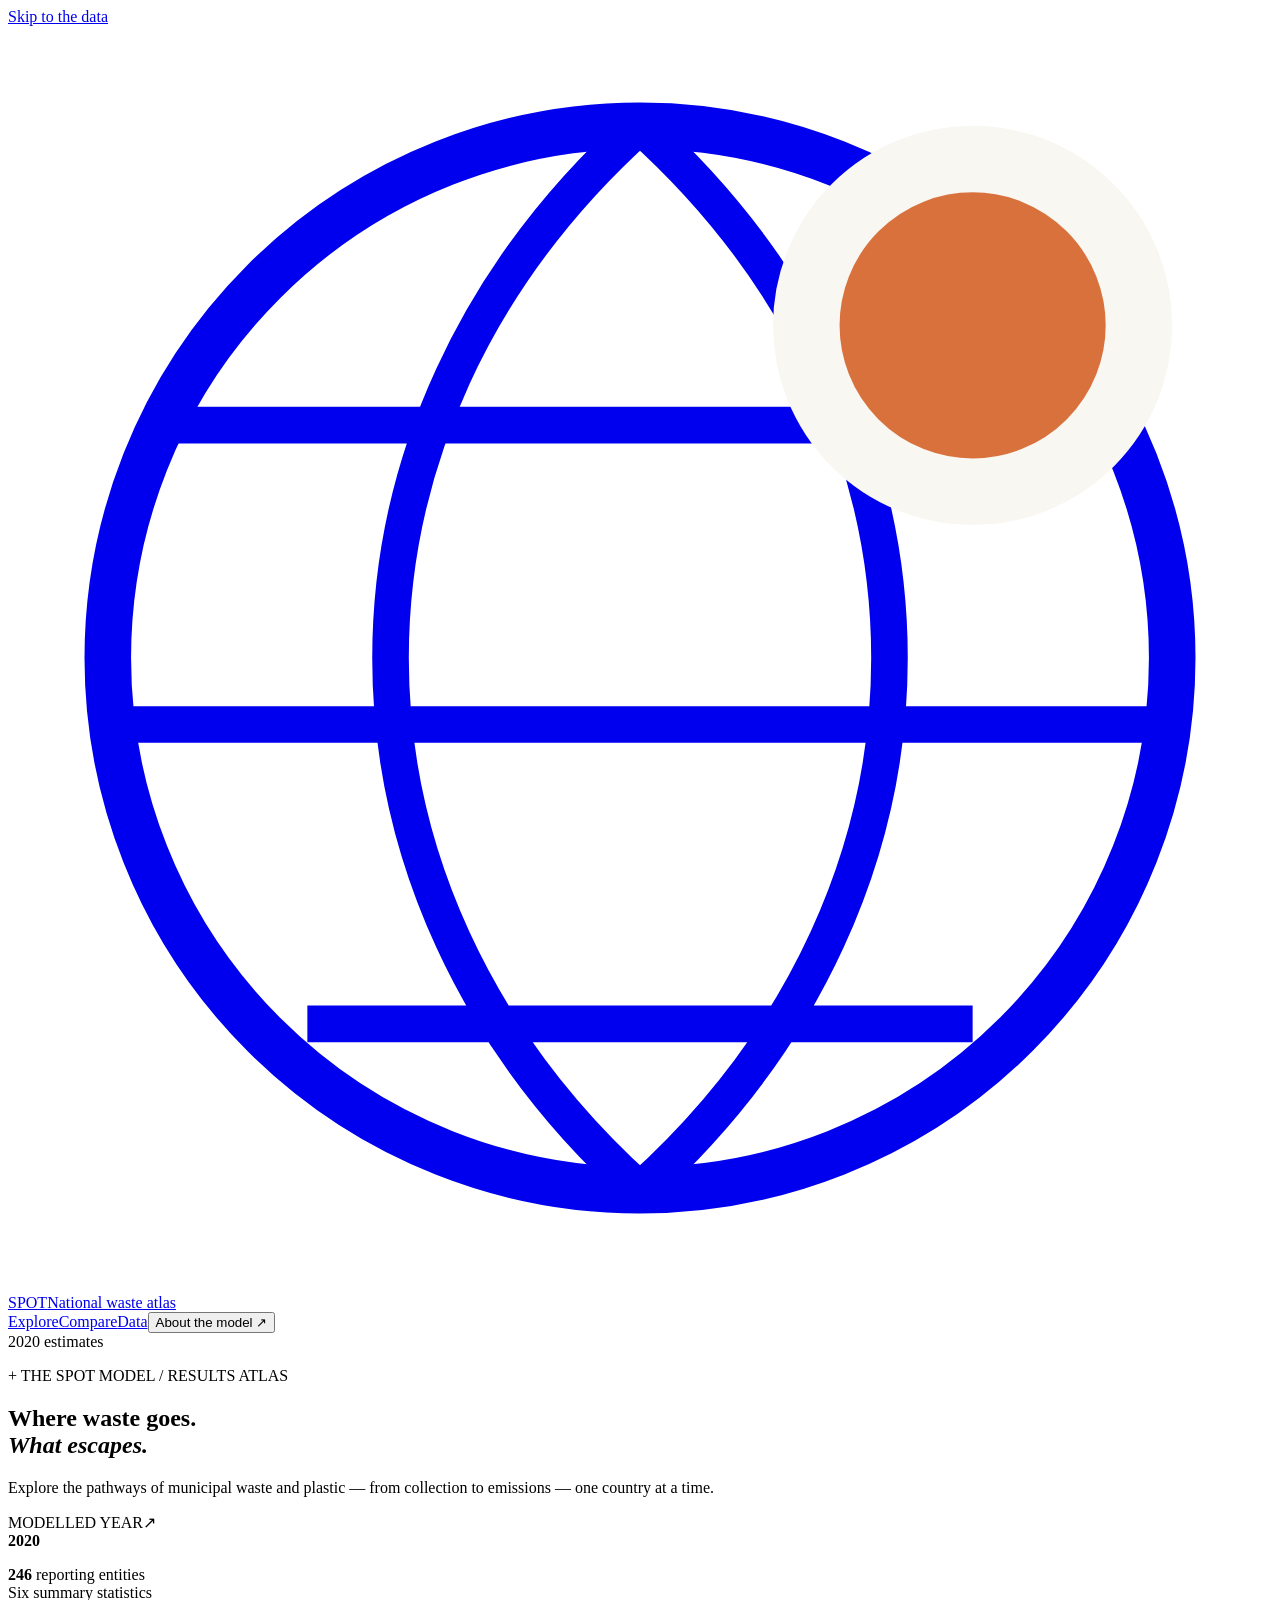
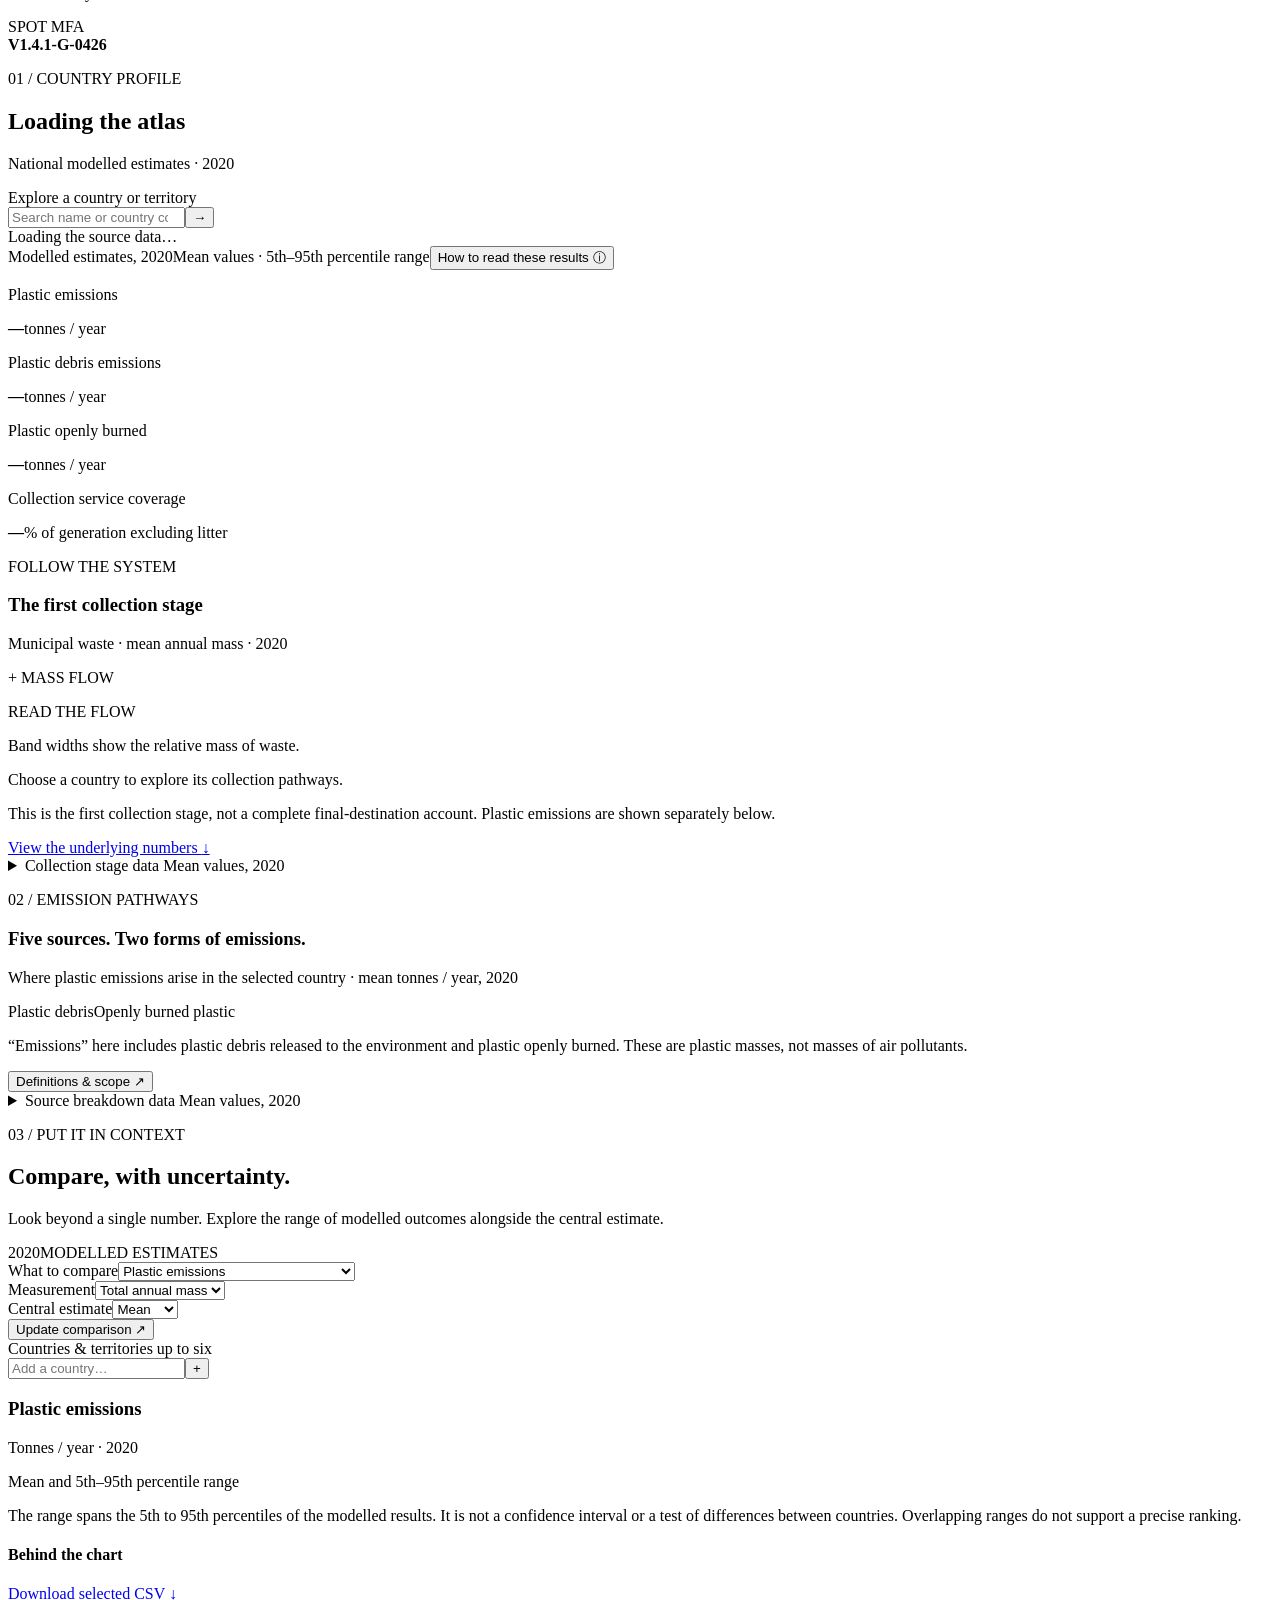
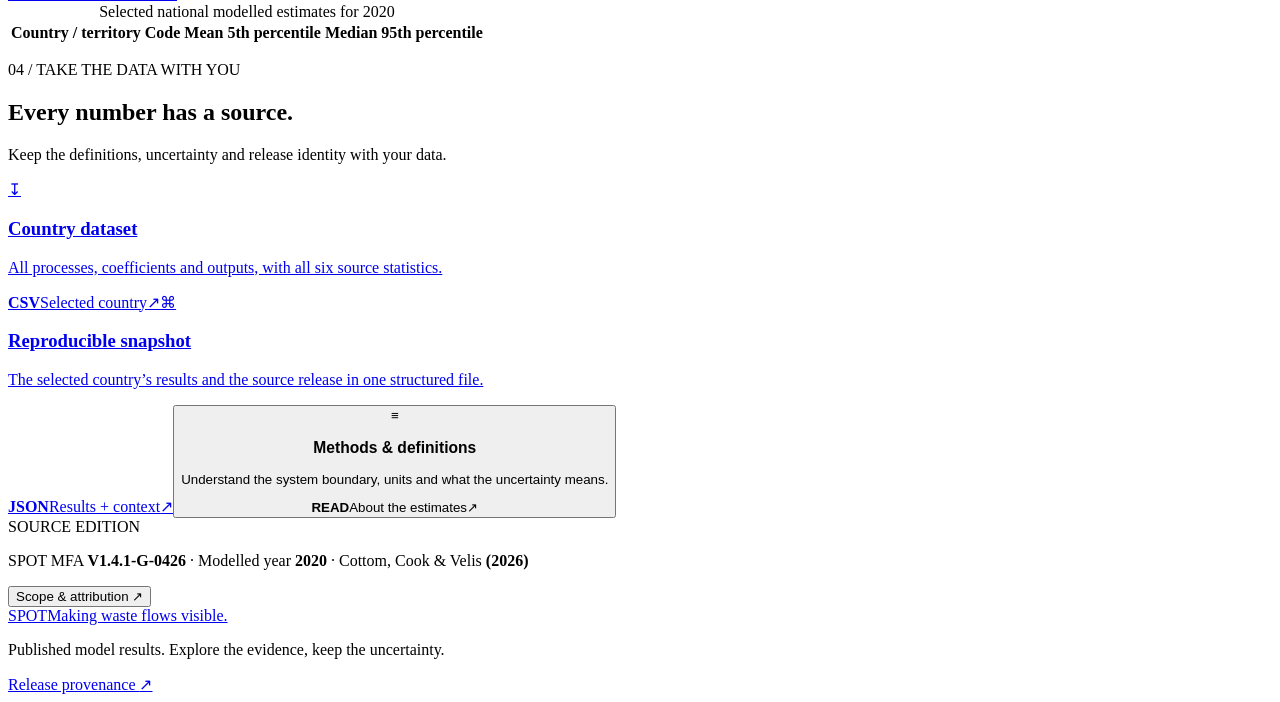
==== web/index.html @ 8b80b1b2 "Build national explorer for published SPOT 2020 results" ====
<!doctype html>
<html lang="en">
<head>
<meta charset="utf-8"><meta name="viewport" content="width=device-width, initial-scale=1">
<meta name="description" content="Explore SPOT's national 2020 municipal waste and plastic emissions estimates, their pathways and uncertainty.">
<title>SPOT · National waste atlas</title>
<link rel="stylesheet" href="/static/styles.css">
<script src="/static/app.js" defer></script>
</head>
<body>
<a class="skip-link" href="#country">Skip to the data</a>
<header class="site-header">
  <a class="wordmark" href="/" aria-label="SPOT national waste atlas home"><svg viewBox="0 0 38 38" aria-hidden="true"><circle cx="19" cy="19" r="16" fill="none" stroke="currentColor" stroke-width="1.4"/><path d="M5 12h28M3 21h32M9 30h20M19 3c-10 9-10 23 0 32M19 3c10 9 10 23 0 32" fill="none" stroke="currentColor" stroke-width="1.1"/><circle cx="29" cy="9" r="5" fill="#d9713d" stroke="#f8f7f2" stroke-width="2"/></svg><span>SPOT<span class="wordmark-sub">National waste atlas</span></span></a>
  <nav aria-label="Main navigation"><a href="#country" class="nav-active">Explore</a><a href="#compare">Compare</a><a href="#downloads">Data</a><button class="nav-methods" data-open-methods>About the model <span aria-hidden="true">↗</span></button></nav>
  <span class="header-edition">2020 estimates <span class="live-dot"></span></span>
</header>
<main>
  <section class="intro page-width" aria-labelledby="atlas-title">
    <div><p class="eyebrow"><span class="tiny-cross">+</span> THE SPOT MODEL / RESULTS ATLAS</p><h1 id="atlas-title">Where waste goes.<br><em>What escapes.</em></h1><p class="intro-copy">Explore the pathways of municipal waste and plastic — from collection to emissions — one country at a time.</p></div>
    <aside class="edition-card" aria-label="Data edition"><div class="edition-top"><span>MODELLED YEAR</span><span class="edition-icon" aria-hidden="true">↗</span></div><strong>2020</strong><div class="edition-bottom"><p><b id="entity-count">246</b> reporting entities<br>Six summary statistics</p><span>SPOT MFA<br><b class="release-version">V1.4.1-G-0426</b></span></div></aside>
  </section>

  <section id="country" class="country-section page-width" aria-labelledby="country-name">
    <div class="section-heading country-heading"><div><p class="eyebrow">01 / COUNTRY PROFILE</p><div class="country-title-row"><h2 id="country-name">Loading the atlas</h2><span id="country-code" class="code-tag" hidden></span></div><p id="country-context" class="muted">National modelled estimates · 2020</p></div>
      <form id="country-form" class="country-picker"><label for="country-search">Explore a country or territory</label><div class="input-action"><input id="country-search" list="country-options" type="search" placeholder="Search name or country code" autocomplete="off" required><datalist id="country-options"></datalist><button type="submit" aria-label="Load selected country"><span aria-hidden="true">→</span></button></div></form>
    </div>
    <div id="global-status" class="status-banner" role="status" aria-live="polite">Loading the source data…</div>
    <div class="data-context"><span><i class="small-dot"></i> Modelled estimates, 2020</span><span>Mean values · 5th–95th percentile range</span><button data-open-methods>How to read these results <span aria-hidden="true">ⓘ</span></button></div>
    <div id="headline-cards" class="headline-grid" aria-busy="true">
      <article class="headline-card"><p>Plastic emissions</p><strong>—</strong><span>tonnes / year</span></article>
      <article class="headline-card"><p>Plastic debris emissions</p><strong>—</strong><span>tonnes / year</span></article>
      <article class="headline-card"><p>Plastic openly burned</p><strong>—</strong><span>tonnes / year</span></article>
      <article class="headline-card"><p>Collection service coverage</p><strong>—</strong><span>% of generation excluding litter</span></article>
    </div>
  </section>

  <section class="page-width panel flow-panel" aria-labelledby="flow-title">
    <div class="panel-heading"><div><p class="eyebrow">FOLLOW THE SYSTEM</p><h3 id="flow-title">The first collection stage</h3><p class="chart-subtitle">Municipal waste · mean annual mass · 2020</p></div><div class="view-tag"><span class="tiny-cross">+</span> MASS FLOW</div></div>
    <div class="flow-layout"><div class="chart-container"><div id="flow-chart" class="svg-chart" aria-busy="true"></div></div><aside class="flow-reading"><span class="reading-rule"></span><p class="eyebrow">READ THE FLOW</p><p>Band widths show the relative mass of waste.</p><p id="flow-insight" class="flow-insight">Choose a country to explore its collection pathways.</p><p class="small muted">This is the first collection stage, not a complete final-destination account. Plastic emissions are shown separately below.</p><a href="#flow-table" class="text-link" id="flow-table-link">View the underlying numbers <span aria-hidden="true">↓</span></a></aside></div>
    <details class="data-details" id="flow-table"><summary>Collection stage data <span>Mean values, 2020</span></summary><div class="table-scroll"><table><caption class="sr-only">First collection stage mean municipal waste masses, 2020</caption><thead><tr><th scope="col">Pathway</th><th scope="col">Source ID</th><th scope="col" class="number">Tonnes / year</th></tr></thead><tbody id="flow-table-body"></tbody></table></div></details>
  </section>

  <section class="page-width panel sources-panel" aria-labelledby="sources-title">
    <div class="panel-heading"><div><p class="eyebrow">02 / EMISSION PATHWAYS</p><h3 id="sources-title">Five sources. Two forms of emissions.</h3><p class="chart-subtitle">Where plastic emissions arise in <span class="entity-inline">the selected country</span> · mean tonnes / year, 2020</p></div><div class="chart-legend"><span><i class="legend-dot debris"></i>Plastic debris</span><span><i class="legend-dot burning"></i>Openly burned plastic</span></div></div>
    <div id="source-chart" class="svg-chart source-chart" aria-busy="true"></div>
    <div class="source-footnote"><p>“Emissions” here includes plastic debris released to the environment and plastic openly burned. These are plastic masses, not masses of air pollutants.</p><button class="text-link" data-open-methods>Definitions &amp; scope <span aria-hidden="true">↗</span></button></div>
    <details class="data-details"><summary>Source breakdown data <span>Mean values, 2020</span></summary><div class="table-scroll"><table><caption class="sr-only">Plastic emissions by source, mean tonnes per year, 2020</caption><thead><tr><th scope="col">Source</th><th scope="col" class="number">Debris (t/year)</th><th scope="col" class="number">Openly burned (t/year)</th><th scope="col" class="number">Total (t/year)</th></tr></thead><tbody id="source-table-body"></tbody></table></div></details>
  </section>

  <section id="compare" class="compare-section page-width" aria-labelledby="compare-title">
    <div class="section-heading"><div><p class="eyebrow">03 / PUT IT IN CONTEXT</p><h2 id="compare-title">Compare, with uncertainty.</h2><p class="section-intro">Look beyond a single number. Explore the range of modelled outcomes alongside the central estimate.</p></div><span class="year-stamp">2020<span>MODELLED ESTIMATES</span></span></div>
    <div class="panel comparison-panel">
      <form id="compare-form" class="compare-controls">
        <div class="control"><label for="compare-metric">What to compare</label><select id="compare-metric"><option value="plas_em">Plastic emissions</option><option value="plas_debris_em">Plastic debris emissions</option><option value="plas_burn_em">Plastic openly burned</option><option value="wg">Municipal waste generation</option><option value="pwg">Plastic waste generation</option><option value="open_burn_MSW">Municipal waste openly burned</option><option value="col_cov_pct_gen_exc_lit">Collection service coverage</option><option value="plas_em_pct_pwg">Plastic emissions / plastic generated</option></select></div>
        <div class="control"><label for="compare-basis">Measurement</label><select id="compare-basis"><option value="total">Total annual mass</option><option value="per_capita">Per person</option></select></div>
        <div class="control"><label for="compare-statistic">Central estimate</label><select id="compare-statistic"><option value="Mean">Mean</option><option value="Median">Median</option></select></div>
        <button class="button button-primary compare-submit" type="submit">Update comparison <span aria-hidden="true">↗</span></button>
      </form>
      <div class="compare-entities"><div><label for="compare-search">Countries &amp; territories <span>up to six</span></label><div id="entity-chips" class="entity-chips"></div></div><form id="add-entity-form" class="add-entity-form"><input id="compare-search" list="country-options" type="search" aria-label="Add a country to the comparison" placeholder="Add a country…" autocomplete="off"><button type="submit" aria-label="Add country">+</button></form></div>
      <div class="comparison-chart-heading"><div><h3 id="compare-chart-title">Plastic emissions</h3><p id="compare-chart-unit" class="chart-subtitle">Tonnes / year · 2020</p></div><div class="interval-key"><span class="interval-key-mark" aria-hidden="true"></span><span id="interval-key-text">Mean and 5th–95th percentile range</span></div></div>
      <div id="compare-status" class="compare-status" role="status" aria-live="polite"></div>
      <div id="comparison-chart" class="svg-chart comparison-chart" aria-busy="true"></div>
      <p class="comparison-note">The range spans the 5th to 95th percentiles of the modelled results. It is not a confidence interval or a test of differences between countries. Overlapping ranges do not support a precise ranking.</p>
      <div class="table-toolbar"><h4>Behind the chart</h4><a class="download-link" id="compare-download" href="#" download>Download selected CSV <span aria-hidden="true">↓</span></a></div>
      <div class="table-scroll"><table id="comparison-table"><caption id="comparison-table-caption" class="sr-only">Selected national modelled estimates for 2020</caption><thead><tr><th scope="col">Country / territory</th><th scope="col">Code</th><th id="central-column" scope="col" class="number">Mean</th><th scope="col" class="number">5th percentile</th><th scope="col" class="number">Median</th><th scope="col" class="number">95th percentile</th></tr></thead><tbody id="comparison-table-body"></tbody></table></div>
    </div>
  </section>

  <section id="downloads" class="page-width downloads-section" aria-labelledby="downloads-title">
    <div class="section-heading"><div><p class="eyebrow">04 / TAKE THE DATA WITH YOU</p><h2 id="downloads-title">Every number has a source.</h2><p class="section-intro">Keep the definitions, uncertainty and release identity with your data.</p></div></div>
    <div class="download-grid"><a id="country-download" class="download-card" href="#"><span class="download-icon" aria-hidden="true">↧</span><h3>Country dataset</h3><p>All processes, coefficients and outputs, with all six source statistics.</p><span class="download-card-footer"><b>CSV</b><span class="download-country">Selected country</span><span aria-hidden="true">↗</span></span></a><a id="snapshot-download" class="download-card" href="#"><span class="download-icon" aria-hidden="true">⌘</span><h3>Reproducible snapshot</h3><p>The selected country’s results and the source release in one structured file.</p><span class="download-card-footer"><b>JSON</b><span>Results + context</span><span aria-hidden="true">↗</span></span></a><button data-open-methods class="download-card methods-card"><span class="download-icon" aria-hidden="true">≡</span><h3>Methods &amp; definitions</h3><p>Understand the system boundary, units and what the uncertainty means.</p><span class="download-card-footer"><b>READ</b><span>About the estimates</span><span aria-hidden="true">↗</span></span></button></div>
  </section>
  <section class="page-width source-strip"><span class="source-strip-label">SOURCE EDITION</span><p>SPOT MFA <b class="release-version">V1.4.1-G-0426</b> · Modelled year <b>2020</b> · Cottom, Cook &amp; Velis <b>(2026)</b></p><button data-open-methods>Scope &amp; attribution <span aria-hidden="true">↗</span></button></section>
</main>
<footer class="site-footer page-width"><a class="footer-wordmark" href="/">SPOT<span>Making waste flows visible.</span></a><p>Published model results. Explore the evidence, keep the uncertainty.</p><a href="/api/provenance" target="_blank" rel="noopener">Release provenance <span aria-hidden="true">↗</span></a></footer>
<dialog id="methods-dialog" class="methods-dialog" aria-labelledby="methods-title"><div class="dialog-top"><p class="eyebrow">MODEL / METHODS / MEANING</p><button id="close-methods" class="icon-button" aria-label="Close methods">×</button></div><div class="dialog-content"><h2 id="methods-title">Read the model,<br>as well as the number.</h2><p class="dialog-lead">These are national modelled estimates for 2020 from SPOT’s municipal material-flow and emissions-inventory model.</p><div class="method-note"><b>Source release</b><span class="release-version">V1.4.1-G-0426</span><b>Modelled year</b><span>2020</span><b>Monte Carlo iterations</b><span>2,000</span></div><h3>What the atlas shows</h3><p>SPOT follows municipal waste and plastic through generation, collection, recovery, disposal and emissions. National estimates aggregate municipality-level calculations. A reporting entity may be a country or a territory.</p><h3>Mean, median and uncertainty</h3><p>The mean is the average of the modelled draws. The median is their midpoint. The 5th–95th percentile range contains the central 90% of the modelled values. This range describes uncertainty under the model’s assumptions; it does not establish predictive accuracy.</p><p>The flow and source diagrams use mean masses so additive pathways remain consistent. Marginal medians and percentiles do not generally add up across flows or countries. Regional intervals cannot be calculated by summing country percentiles.</p><h3>Plastic emissions, in two forms</h3><p>Plastic debris emissions are plastic released to the environment. Openly burned plastic is reported as a plastic mass. Neither is the same quantity as the mass of an individual air pollutant. The five source categories are litter, uncollected waste, collection, disposal and recycling.</p><h3>Different denominators, different questions</h3><p>Collection service coverage is a percentage of municipal waste generation excluding uncollected litter. It differs from the share of all generated waste that is collected and delivered. Per-person plastic emissions are kilograms per person per year; waste-generation rates are kilograms per person per day.</p><h3>What a missing value means</h3><p>Unavailable or undefined values remain blank or are marked “Unavailable”. An explicit zero remains zero. Coefficients with a zero denominator can be undefined; they are not automatically 0%.</p><h3>Dates and scope</h3><p>2020 is the result year, separate from the 2026 source release. These results do not supply an annual trend or a transport simulation of plastic through rivers and oceans. This atlas serves the published baseline; it does not rerun the model when you change a selection.</p><h3>Source and attribution</h3><p>Cottom, Cook and Velis (2026), SPOT MFA <span class="release-version">V1.4.1-G-0426</span>. The release identifies a CC BY 4.0 basis with source-specific exceptions. Retain the relevant source notices when reusing files.</p><p><a href="https://doi.org/10.5281/zenodo.22231994" target="_blank" rel="noopener">Source release DOI ↗</a><br><a href="https://doi.org/10.1038/s41586-024-07758-6" target="_blank" rel="noopener">Original methodology: Cottom et al. (2024) ↗</a><br><a href="https://github.com/SPOT-Model/SPOT-MFA" target="_blank" rel="noopener">SPOT model source code &amp; README ↗</a><br><a href="/api/provenance" target="_blank" rel="noopener">This atlas’s source manifest ↗</a></p><p class="small muted">Read the current release’s Lancet Countdown methodological updates alongside the original paper and README.</p></div><div class="dialog-bottom"><button class="button button-primary" id="methods-done">Back to the atlas <span aria-hidden="true">→</span></button></div></dialog>
</body>
</html>
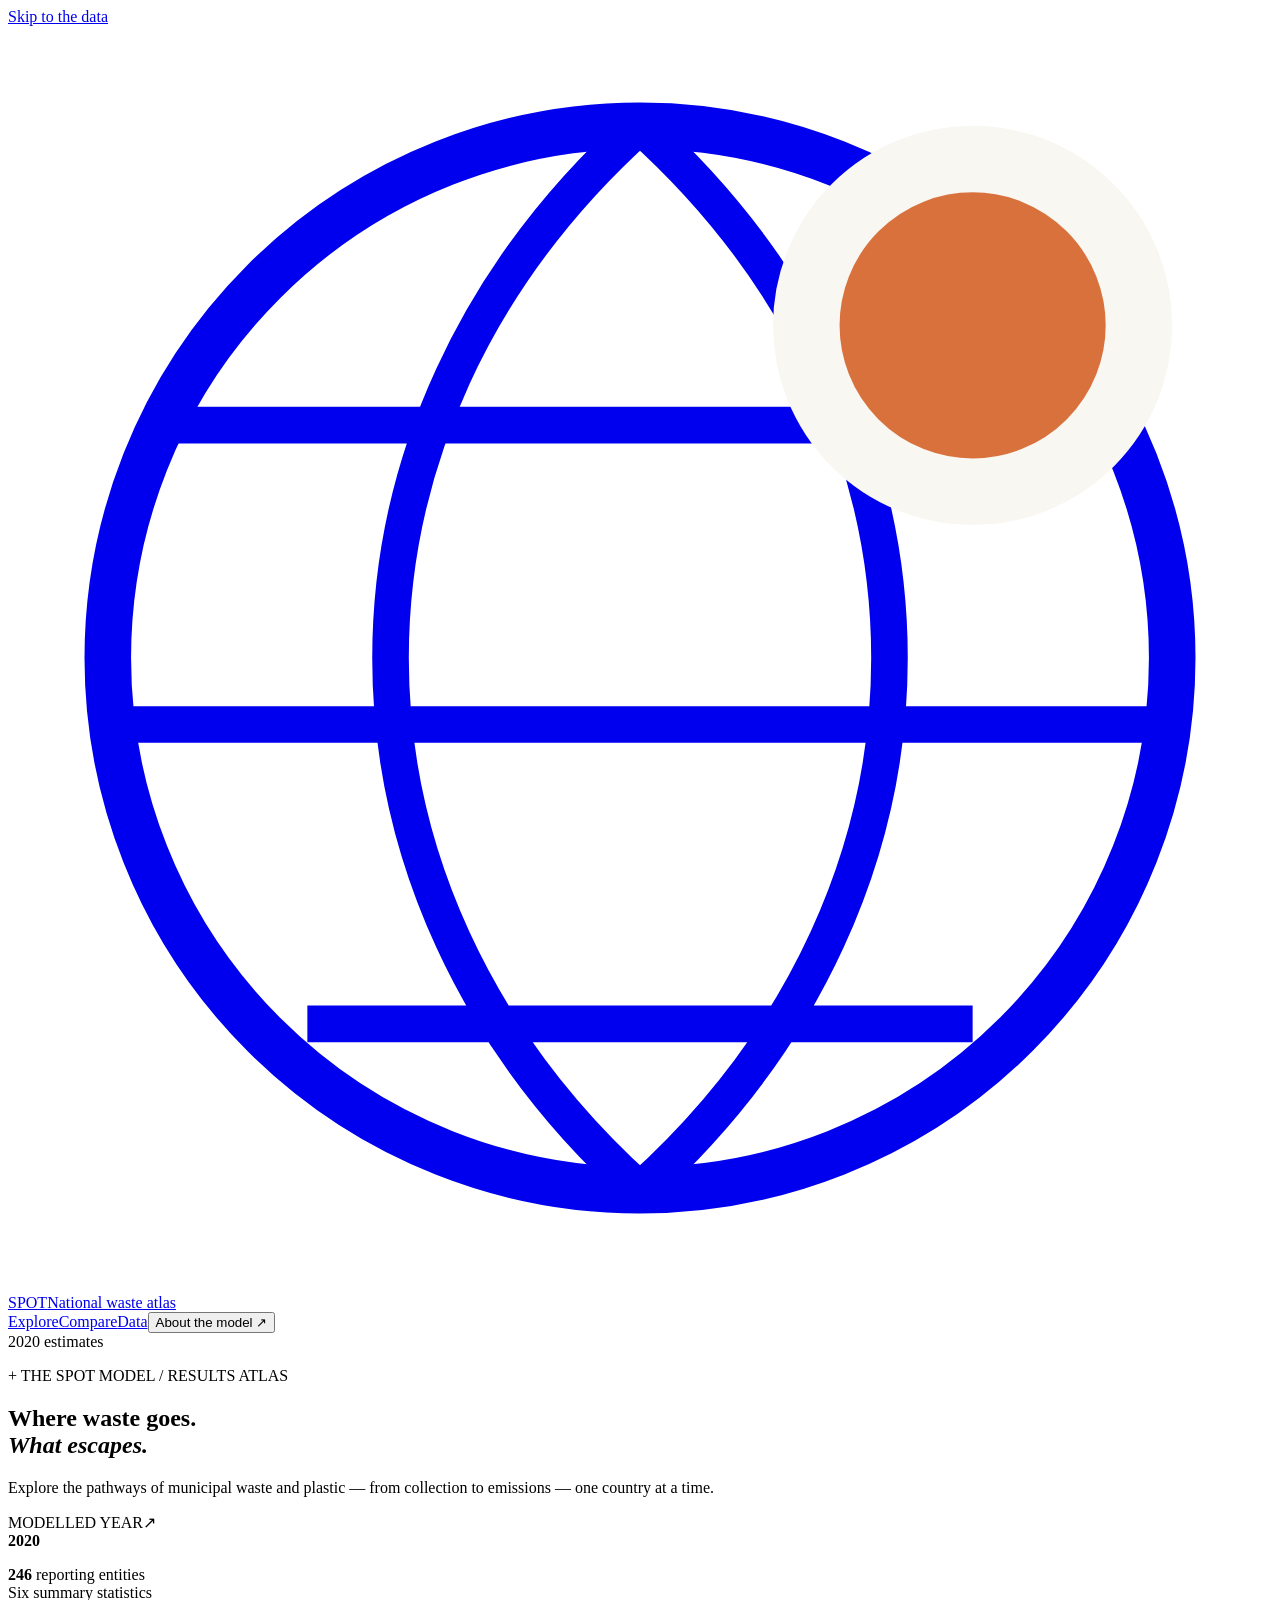
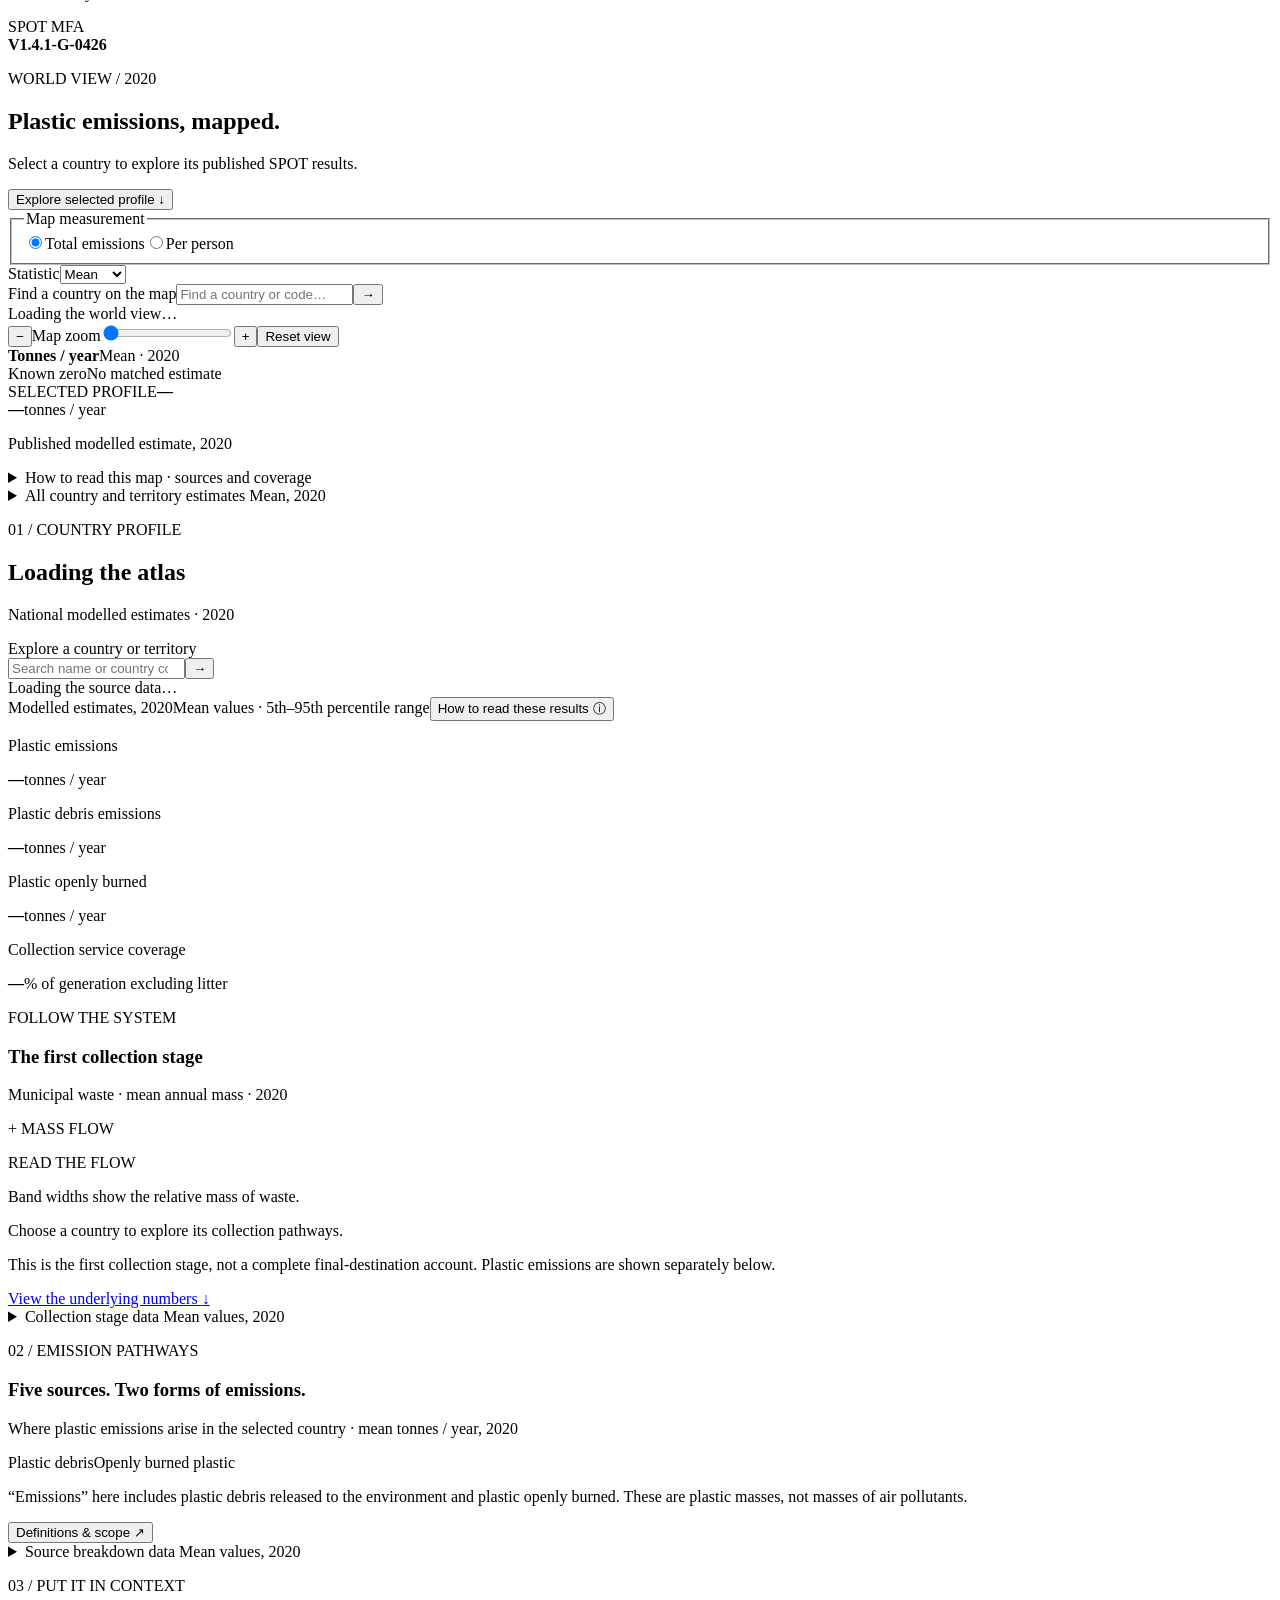
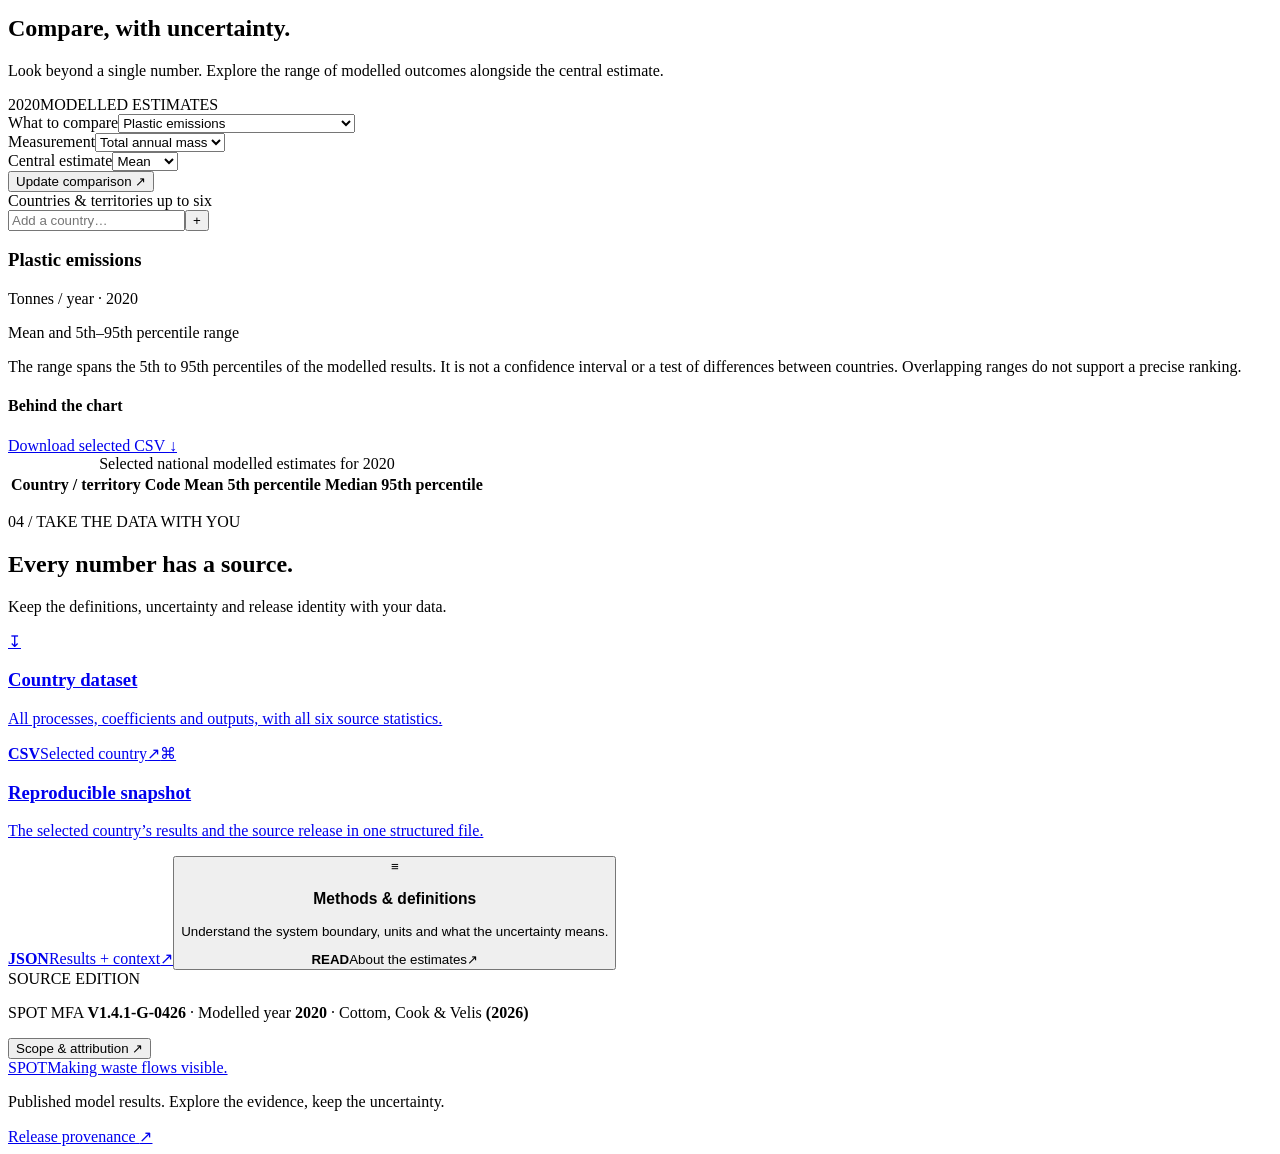
==== commit 4b389add: "Add interactive national emissions map and sans serif styling" ====
--- a/web/index.html
+++ b/web/index.html
@@ -5,19 +5,33 @@
 <meta name="description" content="Explore SPOT's national 2020 municipal waste and plastic emissions estimates, their pathways and uncertainty.">
 <title>SPOT · National waste atlas</title>
 <link rel="stylesheet" href="/static/styles.css">
+<script src="/static/vendor/d3.v7.9.0.min.js" defer></script>
+<script src="/static/map.js" defer></script>
 <script src="/static/app.js" defer></script>
 </head>
 <body>
 <a class="skip-link" href="#country">Skip to the data</a>
 <header class="site-header">
   <a class="wordmark" href="/" aria-label="SPOT national waste atlas home"><svg viewBox="0 0 38 38" aria-hidden="true"><circle cx="19" cy="19" r="16" fill="none" stroke="currentColor" stroke-width="1.4"/><path d="M5 12h28M3 21h32M9 30h20M19 3c-10 9-10 23 0 32M19 3c10 9 10 23 0 32" fill="none" stroke="currentColor" stroke-width="1.1"/><circle cx="29" cy="9" r="5" fill="#d9713d" stroke="#f8f7f2" stroke-width="2"/></svg><span>SPOT<span class="wordmark-sub">National waste atlas</span></span></a>
-  <nav aria-label="Main navigation"><a href="#country" class="nav-active">Explore</a><a href="#compare">Compare</a><a href="#downloads">Data</a><button class="nav-methods" data-open-methods>About the model <span aria-hidden="true">↗</span></button></nav>
+  <nav aria-label="Main navigation"><a href="#world-map" class="nav-active">Explore</a><a href="#compare">Compare</a><a href="#downloads">Data</a><button class="nav-methods" data-open-methods>About the model <span aria-hidden="true">↗</span></button></nav>
   <span class="header-edition">2020 estimates <span class="live-dot"></span></span>
 </header>
 <main>
   <section class="intro page-width" aria-labelledby="atlas-title">
     <div><p class="eyebrow"><span class="tiny-cross">+</span> THE SPOT MODEL / RESULTS ATLAS</p><h1 id="atlas-title">Where waste goes.<br><em>What escapes.</em></h1><p class="intro-copy">Explore the pathways of municipal waste and plastic — from collection to emissions — one country at a time.</p></div>
     <aside class="edition-card" aria-label="Data edition"><div class="edition-top"><span>MODELLED YEAR</span><span class="edition-icon" aria-hidden="true">↗</span></div><strong>2020</strong><div class="edition-bottom"><p><b id="entity-count">246</b> reporting entities<br>Six summary statistics</p><span>SPOT MFA<br><b class="release-version">V1.4.1-G-0426</b></span></div></aside>
+  </section>
+
+  <section id="world-map" class="page-width panel world-map-panel" aria-labelledby="world-map-title">
+    <div class="panel-heading map-heading"><div><p class="eyebrow">WORLD VIEW / 2020</p><h2 id="world-map-title">Plastic emissions, mapped.</h2><p class="chart-subtitle">Select a country to explore its published SPOT results.</p></div><button id="map-profile-link" class="text-link">Explore selected profile <span aria-hidden="true">↓</span></button></div>
+    <div class="map-controls"><fieldset class="map-basis"><legend class="sr-only">Map measurement</legend><label><input type="radio" name="map-basis" value="total" checked><span>Total emissions</span></label><label><input type="radio" name="map-basis" value="per_capita"><span>Per person</span></label></fieldset><div class="map-statistic"><label for="map-statistic">Statistic</label><select id="map-statistic"><option value="Mean">Mean</option><option value="Median">Median</option></select></div><form id="map-search-form" class="map-search"><label for="map-search" class="sr-only">Find a country on the map</label><input id="map-search" list="country-options" type="search" placeholder="Find a country or code…" autocomplete="off"><button type="submit" aria-label="Select country">→</button></form></div>
+    <div id="map-status" class="map-status" role="status" aria-live="polite">Loading the world view…</div>
+    <div class="map-stage" id="map-stage"><div id="world-map-chart" class="world-map-chart" aria-busy="true"></div><div id="map-tooltip" class="map-tooltip" role="tooltip" hidden></div><div class="map-zoom"><button id="map-zoom-out" type="button" aria-label="Zoom out">−</button><label for="map-zoom-range" class="sr-only">Map zoom</label><input id="map-zoom-range" type="range" min="1" max="6" value="1" step="0.1" aria-label="Map zoom"><button id="map-zoom-in" type="button" aria-label="Zoom in">+</button><button id="map-reset" type="button">Reset view</button></div></div>
+    <div class="map-legend-wrap"><div><div class="map-legend-title"><strong id="map-unit">Tonnes / year</strong><span id="map-statistic-label">Mean · 2020</span></div><div id="map-gradient" class="map-gradient"></div><div id="map-legend-ticks" class="map-legend-ticks"></div></div><div class="map-missing-key"><span><i class="map-zero-swatch"></i>Known zero</span><span><i class="map-missing-swatch"></i>No matched estimate</span></div></div>
+    <div class="map-selected-summary"><div><span class="eyebrow">SELECTED PROFILE</span><strong id="map-selected-name">—</strong></div><div><strong id="map-selected-value">—</strong><span id="map-selected-unit">tonnes / year</span></div><p id="map-selected-range">Published modelled estimate, 2020</p></div>
+    <details class="map-notes"><summary>How to read this map · sources and coverage</summary><div class="map-caption"><p>Colour uses a compressed scale to keep smaller values visible; the legend shows actual values. Drag to pan, use the zoom slider, or hold Ctrl while scrolling to zoom. Keyboard: focus a country, use arrow keys to move through mapped places, then Enter to select.</p><p id="map-coverage-note">All source reporting entities remain available through search and the data table, including places without a matched boundary.</p><p id="map-attribution"></p></div></details>
+    <details class="data-details"><summary>All country and territory estimates <span id="map-table-stat">Mean, 2020</span></summary><div class="map-table-toolbar"><p>Every source reporting entity is included. “Not mapped” does not mean zero.</p><a id="map-download" class="download-link" href="#">Download map data <span aria-hidden="true">↓</span></a></div><div class="table-scroll map-table-scroll"><table><caption id="map-table-caption" class="sr-only">Plastic emissions national estimates, 2020</caption><thead><tr><th scope="col">Country / territory</th><th scope="col">Code</th><th scope="col" class="number" id="map-central-heading">Mean</th><th scope="col" class="number">5th percentile</th><th scope="col" class="number">95th percentile</th><th scope="col">Boundary match</th></tr></thead><tbody id="map-table-body"></tbody></table></div></details>
+    <p class="sr-only" id="map-live" aria-live="polite"></p>
   </section>
 
   <section id="country" class="country-section page-width" aria-labelledby="country-name">
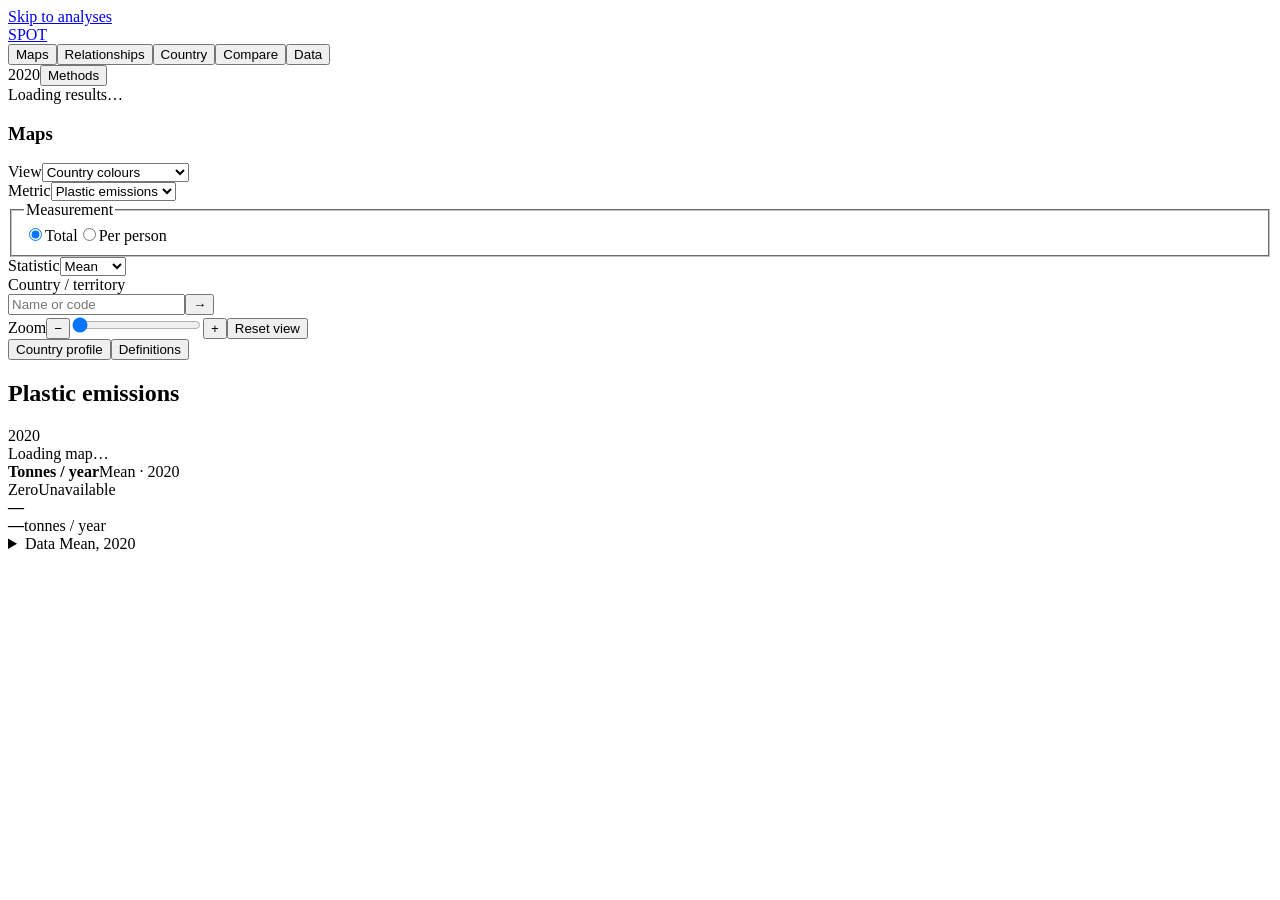
==== commit 3c4493bc: "Add tabbed map concepts and national relationship charts" ====
--- a/web/index.html
+++ b/web/index.html
@@ -1,92 +1,12 @@
 <!doctype html>
-<html lang="en">
-<head>
-<meta charset="utf-8"><meta name="viewport" content="width=device-width, initial-scale=1">
-<meta name="description" content="Explore SPOT's national 2020 municipal waste and plastic emissions estimates, their pathways and uncertainty.">
-<title>SPOT · National waste atlas</title>
-<link rel="stylesheet" href="/static/styles.css">
-<script src="/static/vendor/d3.v7.9.0.min.js" defer></script>
-<script src="/static/map.js" defer></script>
-<script src="/static/app.js" defer></script>
-</head>
-<body>
-<a class="skip-link" href="#country">Skip to the data</a>
-<header class="site-header">
-  <a class="wordmark" href="/" aria-label="SPOT national waste atlas home"><svg viewBox="0 0 38 38" aria-hidden="true"><circle cx="19" cy="19" r="16" fill="none" stroke="currentColor" stroke-width="1.4"/><path d="M5 12h28M3 21h32M9 30h20M19 3c-10 9-10 23 0 32M19 3c10 9 10 23 0 32" fill="none" stroke="currentColor" stroke-width="1.1"/><circle cx="29" cy="9" r="5" fill="#d9713d" stroke="#f8f7f2" stroke-width="2"/></svg><span>SPOT<span class="wordmark-sub">National waste atlas</span></span></a>
-  <nav aria-label="Main navigation"><a href="#world-map" class="nav-active">Explore</a><a href="#compare">Compare</a><a href="#downloads">Data</a><button class="nav-methods" data-open-methods>About the model <span aria-hidden="true">↗</span></button></nav>
-  <span class="header-edition">2020 estimates <span class="live-dot"></span></span>
-</header>
-<main>
-  <section class="intro page-width" aria-labelledby="atlas-title">
-    <div><p class="eyebrow"><span class="tiny-cross">+</span> THE SPOT MODEL / RESULTS ATLAS</p><h1 id="atlas-title">Where waste goes.<br><em>What escapes.</em></h1><p class="intro-copy">Explore the pathways of municipal waste and plastic — from collection to emissions — one country at a time.</p></div>
-    <aside class="edition-card" aria-label="Data edition"><div class="edition-top"><span>MODELLED YEAR</span><span class="edition-icon" aria-hidden="true">↗</span></div><strong>2020</strong><div class="edition-bottom"><p><b id="entity-count">246</b> reporting entities<br>Six summary statistics</p><span>SPOT MFA<br><b class="release-version">V1.4.1-G-0426</b></span></div></aside>
-  </section>
-
-  <section id="world-map" class="page-width panel world-map-panel" aria-labelledby="world-map-title">
-    <div class="panel-heading map-heading"><div><p class="eyebrow">WORLD VIEW / 2020</p><h2 id="world-map-title">Plastic emissions, mapped.</h2><p class="chart-subtitle">Select a country to explore its published SPOT results.</p></div><button id="map-profile-link" class="text-link">Explore selected profile <span aria-hidden="true">↓</span></button></div>
-    <div class="map-controls"><fieldset class="map-basis"><legend class="sr-only">Map measurement</legend><label><input type="radio" name="map-basis" value="total" checked><span>Total emissions</span></label><label><input type="radio" name="map-basis" value="per_capita"><span>Per person</span></label></fieldset><div class="map-statistic"><label for="map-statistic">Statistic</label><select id="map-statistic"><option value="Mean">Mean</option><option value="Median">Median</option></select></div><form id="map-search-form" class="map-search"><label for="map-search" class="sr-only">Find a country on the map</label><input id="map-search" list="country-options" type="search" placeholder="Find a country or code…" autocomplete="off"><button type="submit" aria-label="Select country">→</button></form></div>
-    <div id="map-status" class="map-status" role="status" aria-live="polite">Loading the world view…</div>
-    <div class="map-stage" id="map-stage"><div id="world-map-chart" class="world-map-chart" aria-busy="true"></div><div id="map-tooltip" class="map-tooltip" role="tooltip" hidden></div><div class="map-zoom"><button id="map-zoom-out" type="button" aria-label="Zoom out">−</button><label for="map-zoom-range" class="sr-only">Map zoom</label><input id="map-zoom-range" type="range" min="1" max="6" value="1" step="0.1" aria-label="Map zoom"><button id="map-zoom-in" type="button" aria-label="Zoom in">+</button><button id="map-reset" type="button">Reset view</button></div></div>
-    <div class="map-legend-wrap"><div><div class="map-legend-title"><strong id="map-unit">Tonnes / year</strong><span id="map-statistic-label">Mean · 2020</span></div><div id="map-gradient" class="map-gradient"></div><div id="map-legend-ticks" class="map-legend-ticks"></div></div><div class="map-missing-key"><span><i class="map-zero-swatch"></i>Known zero</span><span><i class="map-missing-swatch"></i>No matched estimate</span></div></div>
-    <div class="map-selected-summary"><div><span class="eyebrow">SELECTED PROFILE</span><strong id="map-selected-name">—</strong></div><div><strong id="map-selected-value">—</strong><span id="map-selected-unit">tonnes / year</span></div><p id="map-selected-range">Published modelled estimate, 2020</p></div>
-    <details class="map-notes"><summary>How to read this map · sources and coverage</summary><div class="map-caption"><p>Colour uses a compressed scale to keep smaller values visible; the legend shows actual values. Drag to pan, use the zoom slider, or hold Ctrl while scrolling to zoom. Keyboard: focus a country, use arrow keys to move through mapped places, then Enter to select.</p><p id="map-coverage-note">All source reporting entities remain available through search and the data table, including places without a matched boundary.</p><p id="map-attribution"></p></div></details>
-    <details class="data-details"><summary>All country and territory estimates <span id="map-table-stat">Mean, 2020</span></summary><div class="map-table-toolbar"><p>Every source reporting entity is included. “Not mapped” does not mean zero.</p><a id="map-download" class="download-link" href="#">Download map data <span aria-hidden="true">↓</span></a></div><div class="table-scroll map-table-scroll"><table><caption id="map-table-caption" class="sr-only">Plastic emissions national estimates, 2020</caption><thead><tr><th scope="col">Country / territory</th><th scope="col">Code</th><th scope="col" class="number" id="map-central-heading">Mean</th><th scope="col" class="number">5th percentile</th><th scope="col" class="number">95th percentile</th><th scope="col">Boundary match</th></tr></thead><tbody id="map-table-body"></tbody></table></div></details>
-    <p class="sr-only" id="map-live" aria-live="polite"></p>
-  </section>
-
-  <section id="country" class="country-section page-width" aria-labelledby="country-name">
-    <div class="section-heading country-heading"><div><p class="eyebrow">01 / COUNTRY PROFILE</p><div class="country-title-row"><h2 id="country-name">Loading the atlas</h2><span id="country-code" class="code-tag" hidden></span></div><p id="country-context" class="muted">National modelled estimates · 2020</p></div>
-      <form id="country-form" class="country-picker"><label for="country-search">Explore a country or territory</label><div class="input-action"><input id="country-search" list="country-options" type="search" placeholder="Search name or country code" autocomplete="off" required><datalist id="country-options"></datalist><button type="submit" aria-label="Load selected country"><span aria-hidden="true">→</span></button></div></form>
-    </div>
-    <div id="global-status" class="status-banner" role="status" aria-live="polite">Loading the source data…</div>
-    <div class="data-context"><span><i class="small-dot"></i> Modelled estimates, 2020</span><span>Mean values · 5th–95th percentile range</span><button data-open-methods>How to read these results <span aria-hidden="true">ⓘ</span></button></div>
-    <div id="headline-cards" class="headline-grid" aria-busy="true">
-      <article class="headline-card"><p>Plastic emissions</p><strong>—</strong><span>tonnes / year</span></article>
-      <article class="headline-card"><p>Plastic debris emissions</p><strong>—</strong><span>tonnes / year</span></article>
-      <article class="headline-card"><p>Plastic openly burned</p><strong>—</strong><span>tonnes / year</span></article>
-      <article class="headline-card"><p>Collection service coverage</p><strong>—</strong><span>% of generation excluding litter</span></article>
-    </div>
-  </section>
-
-  <section class="page-width panel flow-panel" aria-labelledby="flow-title">
-    <div class="panel-heading"><div><p class="eyebrow">FOLLOW THE SYSTEM</p><h3 id="flow-title">The first collection stage</h3><p class="chart-subtitle">Municipal waste · mean annual mass · 2020</p></div><div class="view-tag"><span class="tiny-cross">+</span> MASS FLOW</div></div>
-    <div class="flow-layout"><div class="chart-container"><div id="flow-chart" class="svg-chart" aria-busy="true"></div></div><aside class="flow-reading"><span class="reading-rule"></span><p class="eyebrow">READ THE FLOW</p><p>Band widths show the relative mass of waste.</p><p id="flow-insight" class="flow-insight">Choose a country to explore its collection pathways.</p><p class="small muted">This is the first collection stage, not a complete final-destination account. Plastic emissions are shown separately below.</p><a href="#flow-table" class="text-link" id="flow-table-link">View the underlying numbers <span aria-hidden="true">↓</span></a></aside></div>
-    <details class="data-details" id="flow-table"><summary>Collection stage data <span>Mean values, 2020</span></summary><div class="table-scroll"><table><caption class="sr-only">First collection stage mean municipal waste masses, 2020</caption><thead><tr><th scope="col">Pathway</th><th scope="col">Source ID</th><th scope="col" class="number">Tonnes / year</th></tr></thead><tbody id="flow-table-body"></tbody></table></div></details>
-  </section>
-
-  <section class="page-width panel sources-panel" aria-labelledby="sources-title">
-    <div class="panel-heading"><div><p class="eyebrow">02 / EMISSION PATHWAYS</p><h3 id="sources-title">Five sources. Two forms of emissions.</h3><p class="chart-subtitle">Where plastic emissions arise in <span class="entity-inline">the selected country</span> · mean tonnes / year, 2020</p></div><div class="chart-legend"><span><i class="legend-dot debris"></i>Plastic debris</span><span><i class="legend-dot burning"></i>Openly burned plastic</span></div></div>
-    <div id="source-chart" class="svg-chart source-chart" aria-busy="true"></div>
-    <div class="source-footnote"><p>“Emissions” here includes plastic debris released to the environment and plastic openly burned. These are plastic masses, not masses of air pollutants.</p><button class="text-link" data-open-methods>Definitions &amp; scope <span aria-hidden="true">↗</span></button></div>
-    <details class="data-details"><summary>Source breakdown data <span>Mean values, 2020</span></summary><div class="table-scroll"><table><caption class="sr-only">Plastic emissions by source, mean tonnes per year, 2020</caption><thead><tr><th scope="col">Source</th><th scope="col" class="number">Debris (t/year)</th><th scope="col" class="number">Openly burned (t/year)</th><th scope="col" class="number">Total (t/year)</th></tr></thead><tbody id="source-table-body"></tbody></table></div></details>
-  </section>
-
-  <section id="compare" class="compare-section page-width" aria-labelledby="compare-title">
-    <div class="section-heading"><div><p class="eyebrow">03 / PUT IT IN CONTEXT</p><h2 id="compare-title">Compare, with uncertainty.</h2><p class="section-intro">Look beyond a single number. Explore the range of modelled outcomes alongside the central estimate.</p></div><span class="year-stamp">2020<span>MODELLED ESTIMATES</span></span></div>
-    <div class="panel comparison-panel">
-      <form id="compare-form" class="compare-controls">
-        <div class="control"><label for="compare-metric">What to compare</label><select id="compare-metric"><option value="plas_em">Plastic emissions</option><option value="plas_debris_em">Plastic debris emissions</option><option value="plas_burn_em">Plastic openly burned</option><option value="wg">Municipal waste generation</option><option value="pwg">Plastic waste generation</option><option value="open_burn_MSW">Municipal waste openly burned</option><option value="col_cov_pct_gen_exc_lit">Collection service coverage</option><option value="plas_em_pct_pwg">Plastic emissions / plastic generated</option></select></div>
-        <div class="control"><label for="compare-basis">Measurement</label><select id="compare-basis"><option value="total">Total annual mass</option><option value="per_capita">Per person</option></select></div>
-        <div class="control"><label for="compare-statistic">Central estimate</label><select id="compare-statistic"><option value="Mean">Mean</option><option value="Median">Median</option></select></div>
-        <button class="button button-primary compare-submit" type="submit">Update comparison <span aria-hidden="true">↗</span></button>
-      </form>
-      <div class="compare-entities"><div><label for="compare-search">Countries &amp; territories <span>up to six</span></label><div id="entity-chips" class="entity-chips"></div></div><form id="add-entity-form" class="add-entity-form"><input id="compare-search" list="country-options" type="search" aria-label="Add a country to the comparison" placeholder="Add a country…" autocomplete="off"><button type="submit" aria-label="Add country">+</button></form></div>
-      <div class="comparison-chart-heading"><div><h3 id="compare-chart-title">Plastic emissions</h3><p id="compare-chart-unit" class="chart-subtitle">Tonnes / year · 2020</p></div><div class="interval-key"><span class="interval-key-mark" aria-hidden="true"></span><span id="interval-key-text">Mean and 5th–95th percentile range</span></div></div>
-      <div id="compare-status" class="compare-status" role="status" aria-live="polite"></div>
-      <div id="comparison-chart" class="svg-chart comparison-chart" aria-busy="true"></div>
-      <p class="comparison-note">The range spans the 5th to 95th percentiles of the modelled results. It is not a confidence interval or a test of differences between countries. Overlapping ranges do not support a precise ranking.</p>
-      <div class="table-toolbar"><h4>Behind the chart</h4><a class="download-link" id="compare-download" href="#" download>Download selected CSV <span aria-hidden="true">↓</span></a></div>
-      <div class="table-scroll"><table id="comparison-table"><caption id="comparison-table-caption" class="sr-only">Selected national modelled estimates for 2020</caption><thead><tr><th scope="col">Country / territory</th><th scope="col">Code</th><th id="central-column" scope="col" class="number">Mean</th><th scope="col" class="number">5th percentile</th><th scope="col" class="number">Median</th><th scope="col" class="number">95th percentile</th></tr></thead><tbody id="comparison-table-body"></tbody></table></div>
-    </div>
-  </section>
-
-  <section id="downloads" class="page-width downloads-section" aria-labelledby="downloads-title">
-    <div class="section-heading"><div><p class="eyebrow">04 / TAKE THE DATA WITH YOU</p><h2 id="downloads-title">Every number has a source.</h2><p class="section-intro">Keep the definitions, uncertainty and release identity with your data.</p></div></div>
-    <div class="download-grid"><a id="country-download" class="download-card" href="#"><span class="download-icon" aria-hidden="true">↧</span><h3>Country dataset</h3><p>All processes, coefficients and outputs, with all six source statistics.</p><span class="download-card-footer"><b>CSV</b><span class="download-country">Selected country</span><span aria-hidden="true">↗</span></span></a><a id="snapshot-download" class="download-card" href="#"><span class="download-icon" aria-hidden="true">⌘</span><h3>Reproducible snapshot</h3><p>The selected country’s results and the source release in one structured file.</p><span class="download-card-footer"><b>JSON</b><span>Results + context</span><span aria-hidden="true">↗</span></span></a><button data-open-methods class="download-card methods-card"><span class="download-icon" aria-hidden="true">≡</span><h3>Methods &amp; definitions</h3><p>Understand the system boundary, units and what the uncertainty means.</p><span class="download-card-footer"><b>READ</b><span>About the estimates</span><span aria-hidden="true">↗</span></span></button></div>
-  </section>
-  <section class="page-width source-strip"><span class="source-strip-label">SOURCE EDITION</span><p>SPOT MFA <b class="release-version">V1.4.1-G-0426</b> · Modelled year <b>2020</b> · Cottom, Cook &amp; Velis <b>(2026)</b></p><button data-open-methods>Scope &amp; attribution <span aria-hidden="true">↗</span></button></section>
-</main>
-<footer class="site-footer page-width"><a class="footer-wordmark" href="/">SPOT<span>Making waste flows visible.</span></a><p>Published model results. Explore the evidence, keep the uncertainty.</p><a href="/api/provenance" target="_blank" rel="noopener">Release provenance <span aria-hidden="true">↗</span></a></footer>
-<dialog id="methods-dialog" class="methods-dialog" aria-labelledby="methods-title"><div class="dialog-top"><p class="eyebrow">MODEL / METHODS / MEANING</p><button id="close-methods" class="icon-button" aria-label="Close methods">×</button></div><div class="dialog-content"><h2 id="methods-title">Read the model,<br>as well as the number.</h2><p class="dialog-lead">These are national modelled estimates for 2020 from SPOT’s municipal material-flow and emissions-inventory model.</p><div class="method-note"><b>Source release</b><span class="release-version">V1.4.1-G-0426</span><b>Modelled year</b><span>2020</span><b>Monte Carlo iterations</b><span>2,000</span></div><h3>What the atlas shows</h3><p>SPOT follows municipal waste and plastic through generation, collection, recovery, disposal and emissions. National estimates aggregate municipality-level calculations. A reporting entity may be a country or a territory.</p><h3>Mean, median and uncertainty</h3><p>The mean is the average of the modelled draws. The median is their midpoint. The 5th–95th percentile range contains the central 90% of the modelled values. This range describes uncertainty under the model’s assumptions; it does not establish predictive accuracy.</p><p>The flow and source diagrams use mean masses so additive pathways remain consistent. Marginal medians and percentiles do not generally add up across flows or countries. Regional intervals cannot be calculated by summing country percentiles.</p><h3>Plastic emissions, in two forms</h3><p>Plastic debris emissions are plastic released to the environment. Openly burned plastic is reported as a plastic mass. Neither is the same quantity as the mass of an individual air pollutant. The five source categories are litter, uncollected waste, collection, disposal and recycling.</p><h3>Different denominators, different questions</h3><p>Collection service coverage is a percentage of municipal waste generation excluding uncollected litter. It differs from the share of all generated waste that is collected and delivered. Per-person plastic emissions are kilograms per person per year; waste-generation rates are kilograms per person per day.</p><h3>What a missing value means</h3><p>Unavailable or undefined values remain blank or are marked “Unavailable”. An explicit zero remains zero. Coefficients with a zero denominator can be undefined; they are not automatically 0%.</p><h3>Dates and scope</h3><p>2020 is the result year, separate from the 2026 source release. These results do not supply an annual trend or a transport simulation of plastic through rivers and oceans. This atlas serves the published baseline; it does not rerun the model when you change a selection.</p><h3>Source and attribution</h3><p>Cottom, Cook and Velis (2026), SPOT MFA <span class="release-version">V1.4.1-G-0426</span>. The release identifies a CC BY 4.0 basis with source-specific exceptions. Retain the relevant source notices when reusing files.</p><p><a href="https://doi.org/10.5281/zenodo.22231994" target="_blank" rel="noopener">Source release DOI ↗</a><br><a href="https://doi.org/10.1038/s41586-024-07758-6" target="_blank" rel="noopener">Original methodology: Cottom et al. (2024) ↗</a><br><a href="https://github.com/SPOT-Model/SPOT-MFA" target="_blank" rel="noopener">SPOT model source code &amp; README ↗</a><br><a href="/api/provenance" target="_blank" rel="noopener">This atlas’s source manifest ↗</a></p><p class="small muted">Read the current release’s Lancet Countdown methodological updates alongside the original paper and README.</p></div><div class="dialog-bottom"><button class="button button-primary" id="methods-done">Back to the atlas <span aria-hidden="true">→</span></button></div></dialog>
-</body>
-</html>
+<html lang="en"><head><meta charset="utf-8"><meta name="viewport" content="width=device-width,initial-scale=1"><meta name="description" content="SPOT national 2020 results: maps, relationships, waste flows and comparisons."><title>SPOT results</title><link rel="stylesheet" href="/static/styles.css"><link rel="stylesheet" href="/static/relationships.css"><script src="/static/vendor/d3.v7.9.0.min.js" defer></script><script src="/static/map.js" defer></script><script src="/static/relationships.js" defer></script><script src="/static/app.js" defer></script></head><body>
+<a class="skip-link" href="#app-tabs">Skip to analyses</a>
+<header class="app-header"><a href="/" class="app-brand">SPOT</a><nav id="app-tabs" class="app-tabs" role="tablist" aria-label="Analysis"><button id="nav-maps" role="tab" aria-controls="tab-maps" aria-selected="true" data-app-tab="maps">Maps</button><button id="nav-relationships" role="tab" aria-controls="tab-relationships" aria-selected="false" tabindex="-1" data-app-tab="relationships">Relationships</button><button id="nav-country" role="tab" aria-controls="tab-country" aria-selected="false" tabindex="-1" data-app-tab="country">Country</button><button id="nav-compare" role="tab" aria-controls="tab-compare" aria-selected="false" tabindex="-1" data-app-tab="compare">Compare</button><button id="nav-data" role="tab" aria-controls="tab-data" aria-selected="false" tabindex="-1" data-app-tab="data">Data</button></nav><div class="app-identity"><span>2020</span><button data-open-methods>Methods</button></div></header>
+<main class="app-main"><div id="global-status" class="status-banner" role="status" aria-live="polite">Loading results…</div>
+<section id="tab-maps" class="app-tab-panel" role="tabpanel" aria-labelledby="nav-maps"><div id="world-map" class="analysis-card map-workspace">
+<aside class="analysis-controls map-controls"><h1 id="world-map-title">Maps</h1><div class="control"><label for="map-mode">View</label><select id="map-mode"><option value="choropleth">Country colours</option><option value="symbols">Proportional symbols</option><option value="composition">Debris and burning</option><option value="bivariate">Two-variable map</option></select></div><div class="control"><label for="map-metric">Metric</label><select id="map-metric"><option value="plas_em">Plastic emissions</option></select></div><fieldset class="map-basis"><legend>Measurement</legend><label><input type="radio" name="map-basis" value="total" checked><span>Total</span></label><label><input type="radio" name="map-basis" value="per_capita"><span>Per person</span></label></fieldset><div class="control map-statistic"><label for="map-statistic">Statistic</label><select id="map-statistic"><option value="Mean">Mean</option><option value="Median">Median</option></select></div><div id="map-symbol-size-control" class="control slider-control" hidden><label for="map-symbol-size">Mark size</label><input id="map-symbol-size" type="range" min="0.5" max="2" step="0.1" value="1"></div><form id="map-search-form" class="control map-search"><label for="map-search">Country / territory</label><div class="input-action"><input id="map-search" list="country-options" type="search" placeholder="Name or code" autocomplete="off"><button type="submit" aria-label="Select country">→</button></div></form><div class="map-zoom"><label for="map-zoom-range">Zoom</label><button id="map-zoom-out" type="button" aria-label="Zoom out">−</button><input id="map-zoom-range" type="range" min="1" max="6" value="1" step="0.1" aria-label="Map zoom"><button id="map-zoom-in" type="button" aria-label="Zoom in">+</button><button id="map-reset" type="button">Reset view</button></div><button id="map-profile-link" class="secondary-button">Country profile</button><button data-open-methods class="plain-button control-methods">Definitions</button></aside>
+<div class="analysis-view map-main"><div class="plot-heading"><h2 id="map-chart-title">Plastic emissions</h2><span class="plot-year">2020</span></div><div id="map-status" class="map-status" role="status" aria-live="polite">Loading map…</div><div class="map-stage" id="map-stage"><div id="world-map-chart" class="world-map-chart" aria-busy="true"></div><div id="map-tooltip" class="map-tooltip" role="tooltip" hidden></div></div><div class="map-legend-wrap"><div id="map-scale-legend"><div class="map-legend-title"><strong id="map-unit">Tonnes / year</strong><span id="map-statistic-label">Mean · 2020</span></div><div id="map-gradient" class="map-gradient"></div><div id="map-legend-ticks" class="map-legend-ticks"></div></div><div id="map-composition-legend" hidden><span><i class="legend-dot debris"></i>Debris</span><span><i class="legend-dot burning"></i>Openly burned</span></div><div id="map-bivariate-legend" hidden></div><div class="map-missing-key"><span><i class="map-zero-swatch"></i>Zero</span><span><i class="map-missing-swatch"></i>Unavailable</span></div></div><div class="map-selected-summary"><strong id="map-selected-name">—</strong><div><strong id="map-selected-value">—</strong><span id="map-selected-unit">tonnes / year</span></div><span id="map-selected-range"></span></div><details class="chart-data map-data-details"><summary>Data <span id="map-table-stat">Mean, 2020</span></summary><div class="map-table-toolbar"><p>Every source reporting entity is included. “Not mapped” does not mean zero.</p><a id="map-download" class="download-link" href="#">Download map data <span aria-hidden="true">↓</span></a></div><div class="table-scroll map-table-scroll"><table><caption id="map-table-caption" class="sr-only">Plastic emissions national estimates, 2020</caption><thead><tr><th scope="col">Country / territory</th><th scope="col">Code</th><th scope="col" class="number" id="map-central-heading">Mean</th><th scope="col" class="number">5th percentile</th><th scope="col" class="number">95th percentile</th><th scope="col">Boundary match</th></tr></thead><tbody id="map-table-body"></tbody></table></div></details><p class="sr-only" id="map-live" aria-live="polite"></p></div></div></section>
+<section id="tab-relationships" class="app-tab-panel" role="tabpanel" aria-labelledby="nav-relationships" hidden><div id="relationships-panel" class="relationships-mount"></div></section>
+<section id="tab-country" class="app-tab-panel" role="tabpanel" aria-labelledby="nav-country" hidden><div id="country" class="analysis-card country-workspace"><div class="country-heading"><div class="country-title-row"><h1 id="country-name">Country</h1><span id="country-code" class="code-tag" hidden></span><p id="country-context" class="muted">2020</p></div><form id="country-form" class="country-picker"><label for="country-search" class="sr-only">Country / territory</label><div class="input-action"><input id="country-search" list="country-options" type="search" placeholder="Country name or code" autocomplete="off" required><button type="submit" aria-label="Load selected country">→</button></div></form></div><div id="headline-cards" class="headline-grid" aria-busy="true"></div><div class="country-tabs" role="tablist" aria-label="Country chart"><button id="country-tab-flow" role="tab" aria-controls="country-view-flow" aria-selected="true" data-country-view="flow">Collection flow</button><button id="country-tab-sources" role="tab" aria-controls="country-view-sources" aria-selected="false" tabindex="-1" data-country-view="sources">Plastic emissions by source</button></div><div id="country-view-flow" class="country-chart-view" role="tabpanel" aria-labelledby="country-tab-flow"><div class="plot-heading"><h2 id="flow-title">Municipal waste collection</h2><span>Mean tonnes / year · 2020</span><a href="#flow-table" class="text-link" id="flow-table-link">Data ↓</a></div><div class="flow-layout"><div class="chart-container"><div id="flow-chart" class="svg-chart" aria-busy="true"></div></div></div><p id="flow-insight" class="sr-only"></p><details class="chart-data" id="flow-table"><summary>Data <span>Mean values, 2020</span></summary><div class="table-scroll"><table><caption class="sr-only">First collection stage mean municipal waste masses, 2020</caption><thead><tr><th scope="col">Pathway</th><th scope="col">Source ID</th><th scope="col" class="number">Tonnes / year</th></tr></thead><tbody id="flow-table-body"></tbody></table></div></details></div><div id="country-view-sources" class="country-chart-view" role="tabpanel" aria-labelledby="country-tab-sources" hidden><div class="plot-heading"><h2 id="sources-title">Plastic emissions by source</h2><span>Mean tonnes / year · 2020</span><div class="chart-legend"><span><i class="legend-dot debris"></i>Debris</span><span><i class="legend-dot burning"></i>Openly burned</span></div></div><div id="source-chart" class="svg-chart source-chart" aria-busy="true"></div><details class="chart-data"><summary>Data <span>Mean values, 2020</span></summary><div class="table-scroll"><table><caption class="sr-only">Plastic emissions by source, mean tonnes per year, 2020</caption><thead><tr><th scope="col">Source</th><th scope="col" class="number">Debris (t/year)</th><th scope="col" class="number">Openly burned (t/year)</th><th scope="col" class="number">Total (t/year)</th></tr></thead><tbody id="source-table-body"></tbody></table></div></details></div></div></section>
+<section id="tab-compare" class="app-tab-panel" role="tabpanel" aria-labelledby="nav-compare" hidden><div id="compare" class="analysis-card compare-workspace"><aside class="analysis-controls"><h1 id="compare-title">Compare</h1><form id="compare-form" class="compare-controls"><div class="control"><label for="compare-metric">Metric</label><select id="compare-metric"><option value="plas_em">Plastic emissions</option><option value="plas_debris_em">Plastic debris emissions</option><option value="plas_burn_em">Plastic openly burned</option><option value="wg">Municipal waste generation</option><option value="pwg">Plastic waste generation</option><option value="open_burn_MSW">Municipal waste openly burned</option><option value="col_cov_pct_gen_exc_lit">Collection service coverage</option><option value="plas_em_pct_pwg">Plastic emissions / plastic generated</option></select></div><div class="control"><label for="compare-basis">Measurement</label><select id="compare-basis"><option value="total">Total annual mass</option><option value="per_capita">Per person</option></select></div><div class="control"><label for="compare-statistic">Statistic</label><select id="compare-statistic"><option value="Mean">Mean</option><option value="Median">Median</option></select></div></form><div class="compare-entities"><label for="compare-search">Countries / territories <span>up to six</span></label><div id="entity-chips" class="entity-chips"></div><form id="add-entity-form" class="add-entity-form input-action"><input id="compare-search" list="country-options" type="search" aria-label="Add a country to the comparison" placeholder="Add country…" autocomplete="off"><button type="submit" aria-label="Add country">+</button></form></div><button data-open-methods class="plain-button control-methods">Uncertainty definitions</button></aside><div class="analysis-view compare-main"><div class="plot-heading"><h2 id="compare-chart-title">Plastic emissions</h2><span id="compare-chart-unit">Tonnes / year · 2020</span></div><div class="interval-key"><span class="interval-key-mark" aria-hidden="true"></span><span id="interval-key-text">Mean and 5th–95th percentile range</span></div><div id="compare-status" class="compare-status" role="status" aria-live="polite"></div><div id="comparison-chart" class="svg-chart comparison-chart" aria-busy="true"></div><details class="chart-data"><summary>Data <a class="download-link" id="compare-download" href="#" download>Download CSV ↓</a></summary><div class="table-scroll"><table id="comparison-table"><caption id="comparison-table-caption" class="sr-only">Selected national modelled estimates for 2020</caption><thead><tr><th scope="col">Country / territory</th><th scope="col">Code</th><th id="central-column" scope="col" class="number">Mean</th><th scope="col" class="number">5th percentile</th><th scope="col" class="number">Median</th><th scope="col" class="number">95th percentile</th></tr></thead><tbody id="comparison-table-body"></tbody></table></div></details></div></div></section>
+<section id="tab-data" class="app-tab-panel" role="tabpanel" aria-labelledby="nav-data" hidden><div id="downloads" class="analysis-card data-workspace"><div class="plot-heading"><h1 id="downloads-title">Data</h1><span>SPOT MFA <b class="release-version">V1.4.1-G-0426</b> · 2020</span></div><div class="data-downloads"><a id="country-download" class="data-download" href="#"><strong>Country results</strong><span class="download-country">Selected country</span><b>CSV ↓</b></a><a id="snapshot-download" class="data-download" href="#"><strong>Country snapshot</strong><span>Results, definitions and provenance</span><b>JSON ↓</b></a><a href="/api/provenance" target="_blank" rel="noopener" class="data-download"><strong>Release manifest</strong><span>Source file identities and checks</span><b>JSON ↗</b></a><a href="https://github.com/SPOT-Model/SPOT-MFA" target="_blank" rel="noopener" class="data-download"><strong>Model source</strong><span>Code and README</span><b>GitHub ↗</b></a><button data-open-methods class="data-download"><strong>Methods and definitions</strong><span>Units, uncertainty and sources</span><b>Open ↗</b></button></div><dl class="source-facts"><div><dt>Modelled year</dt><dd>2020</dd></div><div><dt>Source release</dt><dd class="release-version">V1.4.1-G-0426</dd></div><div><dt>Reporting entities</dt><dd id="entity-count">246</dd></div><div><dt>Statistics</dt><dd>Mean, median, 5th/95th percentiles, lower/upper quartiles</dd></div></dl></div></section><datalist id="country-options"></datalist></main><dialog id="methods-dialog" class="methods-dialog" aria-labelledby="methods-title"><div class="dialog-top"><h2 id="methods-title">Methods and definitions</h2><button id="close-methods" class="icon-button" aria-label="Close methods">×</button></div><div class="dialog-content"><p class="dialog-lead">These are national modelled estimates for 2020 from SPOT’s municipal material-flow and emissions-inventory model.</p><div class="method-note"><b>Source release</b><span class="release-version">V1.4.1-G-0426</span><b>Modelled year</b><span>2020</span><b>Monte Carlo iterations</b><span>2,000</span></div><h3>What the atlas shows</h3><p>SPOT follows municipal waste and plastic through generation, collection, recovery, disposal and emissions. National estimates aggregate municipality-level calculations. A reporting entity may be a country or a territory.</p><h3>Mean, median and uncertainty</h3><p>The mean is the average of the modelled draws. The median is their midpoint. The 5th–95th percentile range contains the central 90% of the modelled values. This range describes uncertainty under the model’s assumptions; it does not establish predictive accuracy.</p><p>The flow and source diagrams use mean masses so additive pathways remain consistent. Marginal medians and percentiles do not generally add up across flows or countries. Regional intervals cannot be calculated by summing country percentiles.</p><h3>Plastic emissions, in two forms</h3><p>Plastic debris emissions are plastic released to the environment. Openly burned plastic is reported as a plastic mass. Neither is the same quantity as the mass of an individual air pollutant. The five source categories are litter, uncollected waste, collection, disposal and recycling.</p><h3>Different denominators, different questions</h3><p>Collection service coverage is a percentage of municipal waste generation excluding uncollected litter. It differs from the share of all generated waste that is collected and delivered. Per-person plastic emissions are kilograms per person per year; waste-generation rates are kilograms per person per day.</p><h3>What a missing value means</h3><p>Unavailable or undefined values remain blank or are marked “Unavailable”. An explicit zero remains zero. Coefficients with a zero denominator can be undefined; they are not automatically 0%.</p><h3>Dates and scope</h3><p>2020 is the result year, separate from the 2026 source release. These results do not supply an annual trend or a transport simulation of plastic through rivers and oceans. This atlas serves the published baseline; it does not rerun the model when you change a selection.</p><h3>Map interpretation</h3><p>Use the zoom slider or buttons to inspect places. Compressed colour scales show actual values on the legend. Known zero remains distinct from unavailable values. Composition uses mean debris and burned plastic masses. Two-variable maps show cross-sectional patterns, not causal effects.</p><p id="map-coverage-note"></p><p id="map-attribution"></p><h3>Relationships</h3><p>Income categories are labels supplied with the SPOT release; their classification year is not stated.</p><p>Country relationships use one modelled year. Cross-country associations do not establish time trends or causal effects. Axis transformations and excluded values are identified in each view.</p><h3>Source and attribution</h3><p>Cottom, Cook and Velis (2026), SPOT MFA <span class="release-version">V1.4.1-G-0426</span>. The release identifies a CC BY 4.0 basis with source-specific exceptions. Retain the relevant source notices when reusing files.</p><p><a href="https://doi.org/10.5281/zenodo.22231994" target="_blank" rel="noopener">Source release DOI ↗</a><br><a href="https://doi.org/10.1038/s41586-024-07758-6" target="_blank" rel="noopener">Original methodology: Cottom et al. (2024) ↗</a><br><a href="https://github.com/SPOT-Model/SPOT-MFA" target="_blank" rel="noopener">SPOT model source code &amp; README ↗</a><br><a href="/api/provenance" target="_blank" rel="noopener">This atlas’s source manifest ↗</a></p><p class="small muted">Read the current release’s Lancet Countdown methodological updates alongside the original paper and README.</p></div><div class="dialog-bottom"><button class="button button-primary" id="methods-done">Close <span aria-hidden="true">→</span></button></div></dialog></body></html>
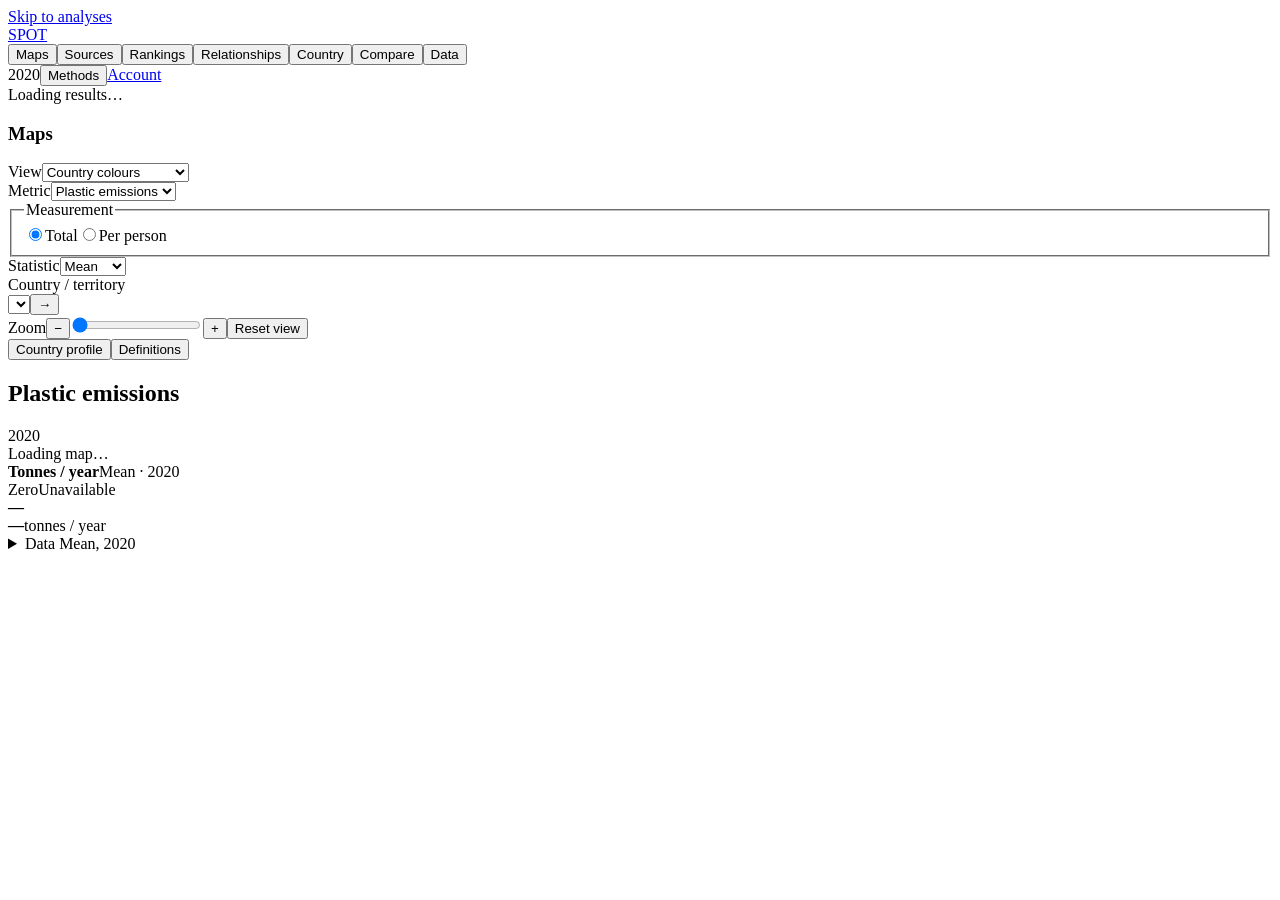
==== commit 623a0265: "Add source profiles, global rankings and invitation-only accounts" ====
--- a/web/index.html
+++ b/web/index.html
@@ -1,12 +1,14 @@
 <!doctype html>
-<html lang="en"><head><meta charset="utf-8"><meta name="viewport" content="width=device-width,initial-scale=1"><meta name="description" content="SPOT national 2020 results: maps, relationships, waste flows and comparisons."><title>SPOT results</title><link rel="stylesheet" href="/static/styles.css"><link rel="stylesheet" href="/static/relationships.css"><script src="/static/vendor/d3.v7.9.0.min.js" defer></script><script src="/static/map.js" defer></script><script src="/static/relationships.js" defer></script><script src="/static/app.js" defer></script></head><body>
+<html lang="en"><head><meta charset="utf-8"><meta name="viewport" content="width=device-width,initial-scale=1"><meta name="description" content="SPOT national 2020 results: maps, relationships, waste flows and comparisons."><title>SPOT results</title><link rel="stylesheet" href="/static/styles.css"><link rel="stylesheet" href="/static/relationships.css"><link rel="stylesheet" href="/static/profiles.css"><link rel="stylesheet" href="/static/rankings.css"><script src="/static/vendor/d3.v7.9.0.min.js" defer></script><script src="/static/map.js" defer></script><script src="/static/relationships.js" defer></script><script src="/static/profiles.js" defer></script><script src="/static/rankings.js" defer></script><script src="/static/app.js" defer></script></head><body>
 <a class="skip-link" href="#app-tabs">Skip to analyses</a>
-<header class="app-header"><a href="/" class="app-brand">SPOT</a><nav id="app-tabs" class="app-tabs" role="tablist" aria-label="Analysis"><button id="nav-maps" role="tab" aria-controls="tab-maps" aria-selected="true" data-app-tab="maps">Maps</button><button id="nav-relationships" role="tab" aria-controls="tab-relationships" aria-selected="false" tabindex="-1" data-app-tab="relationships">Relationships</button><button id="nav-country" role="tab" aria-controls="tab-country" aria-selected="false" tabindex="-1" data-app-tab="country">Country</button><button id="nav-compare" role="tab" aria-controls="tab-compare" aria-selected="false" tabindex="-1" data-app-tab="compare">Compare</button><button id="nav-data" role="tab" aria-controls="tab-data" aria-selected="false" tabindex="-1" data-app-tab="data">Data</button></nav><div class="app-identity"><span>2020</span><button data-open-methods>Methods</button></div></header>
+<header class="app-header"><a href="/" class="app-brand">SPOT</a><nav id="app-tabs" class="app-tabs" role="tablist" aria-label="Analysis"><button id="nav-maps" role="tab" aria-controls="tab-maps" aria-selected="true" data-app-tab="maps">Maps</button><button id="nav-profiles" role="tab" aria-controls="tab-profiles" aria-selected="false" tabindex="-1" data-app-tab="profiles">Sources</button><button id="nav-rankings" role="tab" aria-controls="tab-rankings" aria-selected="false" tabindex="-1" data-app-tab="rankings">Rankings</button><button id="nav-relationships" role="tab" aria-controls="tab-relationships" aria-selected="false" tabindex="-1" data-app-tab="relationships">Relationships</button><button id="nav-country" role="tab" aria-controls="tab-country" aria-selected="false" tabindex="-1" data-app-tab="country">Country</button><button id="nav-compare" role="tab" aria-controls="tab-compare" aria-selected="false" tabindex="-1" data-app-tab="compare">Compare</button><button id="nav-data" role="tab" aria-controls="tab-data" aria-selected="false" tabindex="-1" data-app-tab="data">Data</button></nav><div class="app-identity"><span>2020</span><button data-open-methods>Methods</button><a href="/account" id="account-link">Account</a></div></header>
 <main class="app-main"><div id="global-status" class="status-banner" role="status" aria-live="polite">Loading results…</div>
 <section id="tab-maps" class="app-tab-panel" role="tabpanel" aria-labelledby="nav-maps"><div id="world-map" class="analysis-card map-workspace">
-<aside class="analysis-controls map-controls"><h1 id="world-map-title">Maps</h1><div class="control"><label for="map-mode">View</label><select id="map-mode"><option value="choropleth">Country colours</option><option value="symbols">Proportional symbols</option><option value="composition">Debris and burning</option><option value="bivariate">Two-variable map</option></select></div><div class="control"><label for="map-metric">Metric</label><select id="map-metric"><option value="plas_em">Plastic emissions</option></select></div><fieldset class="map-basis"><legend>Measurement</legend><label><input type="radio" name="map-basis" value="total" checked><span>Total</span></label><label><input type="radio" name="map-basis" value="per_capita"><span>Per person</span></label></fieldset><div class="control map-statistic"><label for="map-statistic">Statistic</label><select id="map-statistic"><option value="Mean">Mean</option><option value="Median">Median</option></select></div><div id="map-symbol-size-control" class="control slider-control" hidden><label for="map-symbol-size">Mark size</label><input id="map-symbol-size" type="range" min="0.5" max="2" step="0.1" value="1"></div><form id="map-search-form" class="control map-search"><label for="map-search">Country / territory</label><div class="input-action"><input id="map-search" list="country-options" type="search" placeholder="Name or code" autocomplete="off"><button type="submit" aria-label="Select country">→</button></div></form><div class="map-zoom"><label for="map-zoom-range">Zoom</label><button id="map-zoom-out" type="button" aria-label="Zoom out">−</button><input id="map-zoom-range" type="range" min="1" max="6" value="1" step="0.1" aria-label="Map zoom"><button id="map-zoom-in" type="button" aria-label="Zoom in">+</button><button id="map-reset" type="button">Reset view</button></div><button id="map-profile-link" class="secondary-button">Country profile</button><button data-open-methods class="plain-button control-methods">Definitions</button></aside>
+<aside class="analysis-controls map-controls"><h1 id="world-map-title">Maps</h1><div class="control"><label for="map-mode">View</label><select id="map-mode"><option value="choropleth">Country colours</option><option value="symbols">Proportional symbols</option><option value="composition">Debris and burning</option><option value="bivariate">Two-variable map</option></select></div><div class="control"><label for="map-metric">Metric</label><select id="map-metric"><option value="plas_em">Plastic emissions</option></select></div><fieldset class="map-basis"><legend>Measurement</legend><label><input type="radio" name="map-basis" value="total" checked><span>Total</span></label><label><input type="radio" name="map-basis" value="per_capita"><span>Per person</span></label></fieldset><div class="control map-statistic"><label for="map-statistic">Statistic</label><select id="map-statistic"><option value="Mean">Mean</option><option value="Median">Median</option></select></div><div id="map-symbol-size-control" class="control slider-control" hidden><label for="map-symbol-size">Mark size</label><input id="map-symbol-size" type="range" min="0.5" max="2" step="0.1" value="1"></div><form id="map-search-form" class="control map-search"><label for="map-search">Country / territory</label><div class="input-action"><select id="map-search" data-country-picker="national" aria-label="Country / territory"></select><button type="submit" aria-label="Select country">→</button></div></form><div class="map-zoom"><label for="map-zoom-range">Zoom</label><button id="map-zoom-out" type="button" aria-label="Zoom out">−</button><input id="map-zoom-range" type="range" min="1" max="6" value="1" step="0.1" aria-label="Map zoom"><button id="map-zoom-in" type="button" aria-label="Zoom in">+</button><button id="map-reset" type="button">Reset view</button></div><button id="map-profile-link" class="secondary-button">Country profile</button><button data-open-methods class="plain-button control-methods">Definitions</button></aside>
 <div class="analysis-view map-main"><div class="plot-heading"><h2 id="map-chart-title">Plastic emissions</h2><span class="plot-year">2020</span></div><div id="map-status" class="map-status" role="status" aria-live="polite">Loading map…</div><div class="map-stage" id="map-stage"><div id="world-map-chart" class="world-map-chart" aria-busy="true"></div><div id="map-tooltip" class="map-tooltip" role="tooltip" hidden></div></div><div class="map-legend-wrap"><div id="map-scale-legend"><div class="map-legend-title"><strong id="map-unit">Tonnes / year</strong><span id="map-statistic-label">Mean · 2020</span></div><div id="map-gradient" class="map-gradient"></div><div id="map-legend-ticks" class="map-legend-ticks"></div></div><div id="map-composition-legend" hidden><span><i class="legend-dot debris"></i>Debris</span><span><i class="legend-dot burning"></i>Openly burned</span></div><div id="map-bivariate-legend" hidden></div><div class="map-missing-key"><span><i class="map-zero-swatch"></i>Zero</span><span><i class="map-missing-swatch"></i>Unavailable</span></div></div><div class="map-selected-summary"><strong id="map-selected-name">—</strong><div><strong id="map-selected-value">—</strong><span id="map-selected-unit">tonnes / year</span></div><span id="map-selected-range"></span></div><details class="chart-data map-data-details"><summary>Data <span id="map-table-stat">Mean, 2020</span></summary><div class="map-table-toolbar"><p>Every source reporting entity is included. “Not mapped” does not mean zero.</p><a id="map-download" class="download-link" href="#">Download map data <span aria-hidden="true">↓</span></a></div><div class="table-scroll map-table-scroll"><table><caption id="map-table-caption" class="sr-only">Plastic emissions national estimates, 2020</caption><thead><tr><th scope="col">Country / territory</th><th scope="col">Code</th><th scope="col" class="number" id="map-central-heading">Mean</th><th scope="col" class="number">5th percentile</th><th scope="col" class="number">95th percentile</th><th scope="col">Boundary match</th></tr></thead><tbody id="map-table-body"></tbody></table></div></details><p class="sr-only" id="map-live" aria-live="polite"></p></div></div></section>
+<section id="tab-profiles" class="app-tab-panel" role="tabpanel" aria-labelledby="nav-profiles" hidden><div id="profiles-panel"></div></section>
+<section id="tab-rankings" class="app-tab-panel" role="tabpanel" aria-labelledby="nav-rankings" hidden><div id="rankings-panel"></div></section>
 <section id="tab-relationships" class="app-tab-panel" role="tabpanel" aria-labelledby="nav-relationships" hidden><div id="relationships-panel" class="relationships-mount"></div></section>
-<section id="tab-country" class="app-tab-panel" role="tabpanel" aria-labelledby="nav-country" hidden><div id="country" class="analysis-card country-workspace"><div class="country-heading"><div class="country-title-row"><h1 id="country-name">Country</h1><span id="country-code" class="code-tag" hidden></span><p id="country-context" class="muted">2020</p></div><form id="country-form" class="country-picker"><label for="country-search" class="sr-only">Country / territory</label><div class="input-action"><input id="country-search" list="country-options" type="search" placeholder="Country name or code" autocomplete="off" required><button type="submit" aria-label="Load selected country">→</button></div></form></div><div id="headline-cards" class="headline-grid" aria-busy="true"></div><div class="country-tabs" role="tablist" aria-label="Country chart"><button id="country-tab-flow" role="tab" aria-controls="country-view-flow" aria-selected="true" data-country-view="flow">Collection flow</button><button id="country-tab-sources" role="tab" aria-controls="country-view-sources" aria-selected="false" tabindex="-1" data-country-view="sources">Plastic emissions by source</button></div><div id="country-view-flow" class="country-chart-view" role="tabpanel" aria-labelledby="country-tab-flow"><div class="plot-heading"><h2 id="flow-title">Municipal waste collection</h2><span>Mean tonnes / year · 2020</span><a href="#flow-table" class="text-link" id="flow-table-link">Data ↓</a></div><div class="flow-layout"><div class="chart-container"><div id="flow-chart" class="svg-chart" aria-busy="true"></div></div></div><p id="flow-insight" class="sr-only"></p><details class="chart-data" id="flow-table"><summary>Data <span>Mean values, 2020</span></summary><div class="table-scroll"><table><caption class="sr-only">First collection stage mean municipal waste masses, 2020</caption><thead><tr><th scope="col">Pathway</th><th scope="col">Source ID</th><th scope="col" class="number">Tonnes / year</th></tr></thead><tbody id="flow-table-body"></tbody></table></div></details></div><div id="country-view-sources" class="country-chart-view" role="tabpanel" aria-labelledby="country-tab-sources" hidden><div class="plot-heading"><h2 id="sources-title">Plastic emissions by source</h2><span>Mean tonnes / year · 2020</span><div class="chart-legend"><span><i class="legend-dot debris"></i>Debris</span><span><i class="legend-dot burning"></i>Openly burned</span></div></div><div id="source-chart" class="svg-chart source-chart" aria-busy="true"></div><details class="chart-data"><summary>Data <span>Mean values, 2020</span></summary><div class="table-scroll"><table><caption class="sr-only">Plastic emissions by source, mean tonnes per year, 2020</caption><thead><tr><th scope="col">Source</th><th scope="col" class="number">Debris (t/year)</th><th scope="col" class="number">Openly burned (t/year)</th><th scope="col" class="number">Total (t/year)</th></tr></thead><tbody id="source-table-body"></tbody></table></div></details></div></div></section>
-<section id="tab-compare" class="app-tab-panel" role="tabpanel" aria-labelledby="nav-compare" hidden><div id="compare" class="analysis-card compare-workspace"><aside class="analysis-controls"><h1 id="compare-title">Compare</h1><form id="compare-form" class="compare-controls"><div class="control"><label for="compare-metric">Metric</label><select id="compare-metric"><option value="plas_em">Plastic emissions</option><option value="plas_debris_em">Plastic debris emissions</option><option value="plas_burn_em">Plastic openly burned</option><option value="wg">Municipal waste generation</option><option value="pwg">Plastic waste generation</option><option value="open_burn_MSW">Municipal waste openly burned</option><option value="col_cov_pct_gen_exc_lit">Collection service coverage</option><option value="plas_em_pct_pwg">Plastic emissions / plastic generated</option></select></div><div class="control"><label for="compare-basis">Measurement</label><select id="compare-basis"><option value="total">Total annual mass</option><option value="per_capita">Per person</option></select></div><div class="control"><label for="compare-statistic">Statistic</label><select id="compare-statistic"><option value="Mean">Mean</option><option value="Median">Median</option></select></div></form><div class="compare-entities"><label for="compare-search">Countries / territories <span>up to six</span></label><div id="entity-chips" class="entity-chips"></div><form id="add-entity-form" class="add-entity-form input-action"><input id="compare-search" list="country-options" type="search" aria-label="Add a country to the comparison" placeholder="Add country…" autocomplete="off"><button type="submit" aria-label="Add country">+</button></form></div><button data-open-methods class="plain-button control-methods">Uncertainty definitions</button></aside><div class="analysis-view compare-main"><div class="plot-heading"><h2 id="compare-chart-title">Plastic emissions</h2><span id="compare-chart-unit">Tonnes / year · 2020</span></div><div class="interval-key"><span class="interval-key-mark" aria-hidden="true"></span><span id="interval-key-text">Mean and 5th–95th percentile range</span></div><div id="compare-status" class="compare-status" role="status" aria-live="polite"></div><div id="comparison-chart" class="svg-chart comparison-chart" aria-busy="true"></div><details class="chart-data"><summary>Data <a class="download-link" id="compare-download" href="#" download>Download CSV ↓</a></summary><div class="table-scroll"><table id="comparison-table"><caption id="comparison-table-caption" class="sr-only">Selected national modelled estimates for 2020</caption><thead><tr><th scope="col">Country / territory</th><th scope="col">Code</th><th id="central-column" scope="col" class="number">Mean</th><th scope="col" class="number">5th percentile</th><th scope="col" class="number">Median</th><th scope="col" class="number">95th percentile</th></tr></thead><tbody id="comparison-table-body"></tbody></table></div></details></div></div></section>
-<section id="tab-data" class="app-tab-panel" role="tabpanel" aria-labelledby="nav-data" hidden><div id="downloads" class="analysis-card data-workspace"><div class="plot-heading"><h1 id="downloads-title">Data</h1><span>SPOT MFA <b class="release-version">V1.4.1-G-0426</b> · 2020</span></div><div class="data-downloads"><a id="country-download" class="data-download" href="#"><strong>Country results</strong><span class="download-country">Selected country</span><b>CSV ↓</b></a><a id="snapshot-download" class="data-download" href="#"><strong>Country snapshot</strong><span>Results, definitions and provenance</span><b>JSON ↓</b></a><a href="/api/provenance" target="_blank" rel="noopener" class="data-download"><strong>Release manifest</strong><span>Source file identities and checks</span><b>JSON ↗</b></a><a href="https://github.com/SPOT-Model/SPOT-MFA" target="_blank" rel="noopener" class="data-download"><strong>Model source</strong><span>Code and README</span><b>GitHub ↗</b></a><button data-open-methods class="data-download"><strong>Methods and definitions</strong><span>Units, uncertainty and sources</span><b>Open ↗</b></button></div><dl class="source-facts"><div><dt>Modelled year</dt><dd>2020</dd></div><div><dt>Source release</dt><dd class="release-version">V1.4.1-G-0426</dd></div><div><dt>Reporting entities</dt><dd id="entity-count">246</dd></div><div><dt>Statistics</dt><dd>Mean, median, 5th/95th percentiles, lower/upper quartiles</dd></div></dl></div></section><datalist id="country-options"></datalist></main><dialog id="methods-dialog" class="methods-dialog" aria-labelledby="methods-title"><div class="dialog-top"><h2 id="methods-title">Methods and definitions</h2><button id="close-methods" class="icon-button" aria-label="Close methods">×</button></div><div class="dialog-content"><p class="dialog-lead">These are national modelled estimates for 2020 from SPOT’s municipal material-flow and emissions-inventory model.</p><div class="method-note"><b>Source release</b><span class="release-version">V1.4.1-G-0426</span><b>Modelled year</b><span>2020</span><b>Monte Carlo iterations</b><span>2,000</span></div><h3>What the atlas shows</h3><p>SPOT follows municipal waste and plastic through generation, collection, recovery, disposal and emissions. National estimates aggregate municipality-level calculations. A reporting entity may be a country or a territory.</p><h3>Mean, median and uncertainty</h3><p>The mean is the average of the modelled draws. The median is their midpoint. The 5th–95th percentile range contains the central 90% of the modelled values. This range describes uncertainty under the model’s assumptions; it does not establish predictive accuracy.</p><p>The flow and source diagrams use mean masses so additive pathways remain consistent. Marginal medians and percentiles do not generally add up across flows or countries. Regional intervals cannot be calculated by summing country percentiles.</p><h3>Plastic emissions, in two forms</h3><p>Plastic debris emissions are plastic released to the environment. Openly burned plastic is reported as a plastic mass. Neither is the same quantity as the mass of an individual air pollutant. The five source categories are litter, uncollected waste, collection, disposal and recycling.</p><h3>Different denominators, different questions</h3><p>Collection service coverage is a percentage of municipal waste generation excluding uncollected litter. It differs from the share of all generated waste that is collected and delivered. Per-person plastic emissions are kilograms per person per year; waste-generation rates are kilograms per person per day.</p><h3>What a missing value means</h3><p>Unavailable or undefined values remain blank or are marked “Unavailable”. An explicit zero remains zero. Coefficients with a zero denominator can be undefined; they are not automatically 0%.</p><h3>Dates and scope</h3><p>2020 is the result year, separate from the 2026 source release. These results do not supply an annual trend or a transport simulation of plastic through rivers and oceans. This atlas serves the published baseline; it does not rerun the model when you change a selection.</p><h3>Map interpretation</h3><p>Use the zoom slider or buttons to inspect places. Compressed colour scales show actual values on the legend. Known zero remains distinct from unavailable values. Composition uses mean debris and burned plastic masses. Two-variable maps show cross-sectional patterns, not causal effects.</p><p id="map-coverage-note"></p><p id="map-attribution"></p><h3>Relationships</h3><p>Income categories are labels supplied with the SPOT release; their classification year is not stated.</p><p>Country relationships use one modelled year. Cross-country associations do not establish time trends or causal effects. Axis transformations and excluded values are identified in each view.</p><h3>Source and attribution</h3><p>Cottom, Cook and Velis (2026), SPOT MFA <span class="release-version">V1.4.1-G-0426</span>. The release identifies a CC BY 4.0 basis with source-specific exceptions. Retain the relevant source notices when reusing files.</p><p><a href="https://doi.org/10.5281/zenodo.22231994" target="_blank" rel="noopener">Source release DOI ↗</a><br><a href="https://doi.org/10.1038/s41586-024-07758-6" target="_blank" rel="noopener">Original methodology: Cottom et al. (2024) ↗</a><br><a href="https://github.com/SPOT-Model/SPOT-MFA" target="_blank" rel="noopener">SPOT model source code &amp; README ↗</a><br><a href="/api/provenance" target="_blank" rel="noopener">This atlas’s source manifest ↗</a></p><p class="small muted">Read the current release’s Lancet Countdown methodological updates alongside the original paper and README.</p></div><div class="dialog-bottom"><button class="button button-primary" id="methods-done">Close <span aria-hidden="true">→</span></button></div></dialog></body></html>
+<section id="tab-country" class="app-tab-panel" role="tabpanel" aria-labelledby="nav-country" hidden><div id="country" class="analysis-card country-workspace"><div class="country-heading"><div class="country-title-row"><h1 id="country-name">Country</h1><span id="country-code" class="code-tag" hidden></span><p id="country-context" class="muted">2020</p></div><form id="country-form" class="country-picker"><label for="country-search" class="sr-only">Country / territory</label><div class="input-action"><select id="country-search" data-country-picker="all" required></select><button type="submit" aria-label="Load selected country">→</button></div></form></div><div id="headline-cards" class="headline-grid" aria-busy="true"></div><div class="country-tabs" role="tablist" aria-label="Country chart"><button id="country-tab-flow" role="tab" aria-controls="country-view-flow" aria-selected="true" data-country-view="flow">Collection flow</button><button id="country-tab-sources" role="tab" aria-controls="country-view-sources" aria-selected="false" tabindex="-1" data-country-view="sources">Plastic emissions by source</button></div><div id="country-view-flow" class="country-chart-view" role="tabpanel" aria-labelledby="country-tab-flow"><div class="plot-heading"><h2 id="flow-title">Municipal waste collection</h2><span>Mean tonnes / year · 2020</span><a href="#flow-table" class="text-link" id="flow-table-link">Data ↓</a></div><div class="flow-layout"><div class="chart-container"><div id="flow-chart" class="svg-chart" aria-busy="true"></div></div></div><p id="flow-insight" class="sr-only"></p><details class="chart-data" id="flow-table"><summary>Data <span>Mean values, 2020</span></summary><div class="table-scroll"><table><caption class="sr-only">First collection stage mean municipal waste masses, 2020</caption><thead><tr><th scope="col">Pathway</th><th scope="col">Source ID</th><th scope="col" class="number">Tonnes / year</th></tr></thead><tbody id="flow-table-body"></tbody></table></div></details></div><div id="country-view-sources" class="country-chart-view" role="tabpanel" aria-labelledby="country-tab-sources" hidden><div class="plot-heading"><h2 id="sources-title">Plastic emissions by source</h2><span>Mean tonnes / year · 2020</span><div class="chart-legend"><span><i class="legend-dot debris"></i>Debris</span><span><i class="legend-dot burning"></i>Openly burned</span></div></div><div id="source-chart" class="svg-chart source-chart" aria-busy="true"></div><details class="chart-data"><summary>Data <span>Mean values, 2020</span></summary><div class="table-scroll"><table><caption class="sr-only">Plastic emissions by source, mean tonnes per year, 2020</caption><thead><tr><th scope="col">Source</th><th scope="col" class="number">Debris (t/year)</th><th scope="col" class="number">Openly burned (t/year)</th><th scope="col" class="number">Total (t/year)</th></tr></thead><tbody id="source-table-body"></tbody></table></div></details></div></div></section>
+<section id="tab-compare" class="app-tab-panel" role="tabpanel" aria-labelledby="nav-compare" hidden><div id="compare" class="analysis-card compare-workspace"><aside class="analysis-controls"><h1 id="compare-title">Compare</h1><form id="compare-form" class="compare-controls"><div class="control"><label for="compare-metric">Metric</label><select id="compare-metric"><option value="plas_em">Plastic emissions</option><option value="plas_debris_em">Plastic debris emissions</option><option value="plas_burn_em">Plastic openly burned</option><option value="wg">Municipal waste generation</option><option value="pwg">Plastic waste generation</option><option value="open_burn_MSW">Municipal waste openly burned</option><option value="col_cov_pct_gen_exc_lit">Collection service coverage</option><option value="plas_em_pct_pwg">Plastic emissions / plastic generated</option></select></div><div class="control"><label for="compare-basis">Measurement</label><select id="compare-basis"><option value="total">Total annual mass</option><option value="per_capita">Per person</option></select></div><div class="control"><label for="compare-statistic">Statistic</label><select id="compare-statistic"><option value="Mean">Mean</option><option value="Median">Median</option></select></div></form><div class="compare-entities"><label for="compare-search">Countries / territories <span>up to six</span></label><div id="entity-chips" class="entity-chips"></div><form id="add-entity-form" class="add-entity-form input-action"><select id="compare-search" data-country-picker="all" aria-label="Add a country to the comparison"></select><button type="submit" aria-label="Add country">+</button></form></div><button data-open-methods class="plain-button control-methods">Uncertainty definitions</button></aside><div class="analysis-view compare-main"><div class="plot-heading"><h2 id="compare-chart-title">Plastic emissions</h2><span id="compare-chart-unit">Tonnes / year · 2020</span></div><div class="interval-key"><span class="interval-key-mark" aria-hidden="true"></span><span id="interval-key-text">Mean and 5th–95th percentile range</span></div><div id="compare-status" class="compare-status" role="status" aria-live="polite"></div><div id="comparison-chart" class="svg-chart comparison-chart" aria-busy="true"></div><details class="chart-data"><summary>Data <a class="download-link" id="compare-download" href="#" download>Download CSV ↓</a></summary><div class="table-scroll"><table id="comparison-table"><caption id="comparison-table-caption" class="sr-only">Selected national modelled estimates for 2020</caption><thead><tr><th scope="col">Country / territory</th><th scope="col">Code</th><th id="central-column" scope="col" class="number">Mean</th><th scope="col" class="number">5th percentile</th><th scope="col" class="number">Median</th><th scope="col" class="number">95th percentile</th></tr></thead><tbody id="comparison-table-body"></tbody></table></div></details></div></div></section>
+<section id="tab-data" class="app-tab-panel" role="tabpanel" aria-labelledby="nav-data" hidden><div id="downloads" class="analysis-card data-workspace"><div class="plot-heading"><h1 id="downloads-title">Data</h1><span>SPOT MFA <b class="release-version">V1.4.1-G-0426</b> · 2020</span></div><form id="data-country-form" class="data-country-form control"><label for="data-country-select">Country / territory</label><select id="data-country-select" data-country-picker="all"></select></form><div class="data-downloads"><a id="country-download" class="data-download" href="#"><strong>Country results</strong><span class="download-country">Selected country</span><b>CSV ↓</b></a><a id="snapshot-download" class="data-download" href="#"><strong>Country snapshot</strong><span>Results, definitions and provenance</span><b>JSON ↓</b></a><a href="/api/provenance" target="_blank" rel="noopener" class="data-download"><strong>Release manifest</strong><span>Source file identities and checks</span><b>JSON ↗</b></a><a href="https://github.com/SPOT-Model/SPOT-MFA" target="_blank" rel="noopener" class="data-download"><strong>Model source</strong><span>Code and README</span><b>GitHub ↗</b></a><button data-open-methods class="data-download"><strong>Methods and definitions</strong><span>Units, uncertainty and sources</span><b>Open ↗</b></button></div><dl class="source-facts"><div><dt>Modelled year</dt><dd>2020</dd></div><div><dt>Source release</dt><dd class="release-version">V1.4.1-G-0426</dd></div><div><dt>Reporting entities</dt><dd id="entity-count">246</dd></div><div><dt>Statistics</dt><dd>Mean, median, 5th/95th percentiles, lower/upper quartiles</dd></div></dl></div></section><datalist id="country-options"></datalist></main><dialog id="methods-dialog" class="methods-dialog" aria-labelledby="methods-title"><div class="dialog-top"><h2 id="methods-title">Methods and definitions</h2><button id="close-methods" class="icon-button" aria-label="Close methods">×</button></div><div class="dialog-content"><p class="dialog-lead">These are national modelled estimates for 2020 from SPOT’s municipal material-flow and emissions-inventory model.</p><div class="method-note"><b>Source release</b><span class="release-version">V1.4.1-G-0426</span><b>Modelled year</b><span>2020</span><b>Monte Carlo iterations</b><span>2,000</span></div><h3>What the atlas shows</h3><p>SPOT follows municipal waste and plastic through generation, collection, recovery, disposal and emissions. National estimates aggregate municipality-level calculations. A reporting entity may be a country or a territory.</p><h3>Mean, median and uncertainty</h3><p>The mean is the average of the modelled draws. The median is their midpoint. The 5th–95th percentile range contains the central 90% of the modelled values. This range describes uncertainty under the model’s assumptions; it does not establish predictive accuracy.</p><p>The flow and source diagrams use mean masses so additive pathways remain consistent. Marginal medians and percentiles do not generally add up across flows or countries. Regional intervals cannot be calculated by summing country percentiles.</p><h3>Plastic emissions, in two forms</h3><p>Plastic debris emissions are plastic released to the environment. Openly burned plastic is reported as a plastic mass. Neither is the same quantity as the mass of an individual air pollutant. The five source categories are litter, uncollected waste, collection, disposal and recycling.</p><h3>Different denominators, different questions</h3><p>Collection service coverage is a percentage of municipal waste generation excluding uncollected litter. It differs from the share of all generated waste that is collected and delivered. Per-person plastic emissions are kilograms per person per year; waste-generation rates are kilograms per person per day.</p><h3>Emission profiles and rankings</h3><p>Source profiles stack the mean emissions from litter, uncollected waste, collection, disposal and recycling. Source shares divide each source mean by the total mean. Derived source emissions per person divide the source mean mass by the supplied population; they are identified in the data table and CSV. Rankings compare the released total, per-person and emissions-as-a-percentage-of-plastic-generated summaries. The percentage is the native SPOT percentage, not a ratio recalculated from displayed mean masses. Exact ties share a rank; unavailable values remain unranked. Changing regional or income filters changes the comparison set.</p><h3>What a missing value means</h3><p>Unavailable or undefined values remain blank or are marked “Unavailable”. An explicit zero remains zero. Coefficients with a zero denominator can be undefined; they are not automatically 0%.</p><h3>Dates and scope</h3><p>2020 is the result year, separate from the 2026 source release. These results do not supply an annual trend or a transport simulation of plastic through rivers and oceans. This atlas serves the published baseline; it does not rerun the model when you change a selection.</p><h3>Map interpretation</h3><p>Use the zoom slider or buttons to inspect places. Compressed colour scales show actual values on the legend. Known zero remains distinct from unavailable values. Composition uses mean debris and burned plastic masses. Two-variable maps show cross-sectional patterns, not causal effects.</p><p id="map-coverage-note"></p><p id="map-attribution"></p><h3>Relationships</h3><p>Income categories are labels supplied with the SPOT release; their classification year is not stated.</p><p>Country relationships use one modelled year. Cross-country associations do not establish time trends or causal effects. Axis transformations and excluded values are identified in each view.</p><h3>Source and attribution</h3><p>Cottom, Cook and Velis (2026), SPOT MFA <span class="release-version">V1.4.1-G-0426</span>. The release identifies a CC BY 4.0 basis with source-specific exceptions. Retain the relevant source notices when reusing files.</p><p><a href="https://doi.org/10.5281/zenodo.22231994" target="_blank" rel="noopener">Source release DOI ↗</a><br><a href="https://doi.org/10.1038/s41586-024-07758-6" target="_blank" rel="noopener">Original methodology: Cottom et al. (2024) ↗</a><br><a href="https://github.com/SPOT-Model/SPOT-MFA" target="_blank" rel="noopener">SPOT model source code &amp; README ↗</a><br><a href="/api/provenance" target="_blank" rel="noopener">This atlas’s source manifest ↗</a></p><p class="small muted">Read the current release’s Lancet Countdown methodological updates alongside the original paper and README.</p></div><div class="dialog-bottom"><button class="button button-primary" id="methods-done">Close <span aria-hidden="true">→</span></button></div></dialog></body></html>
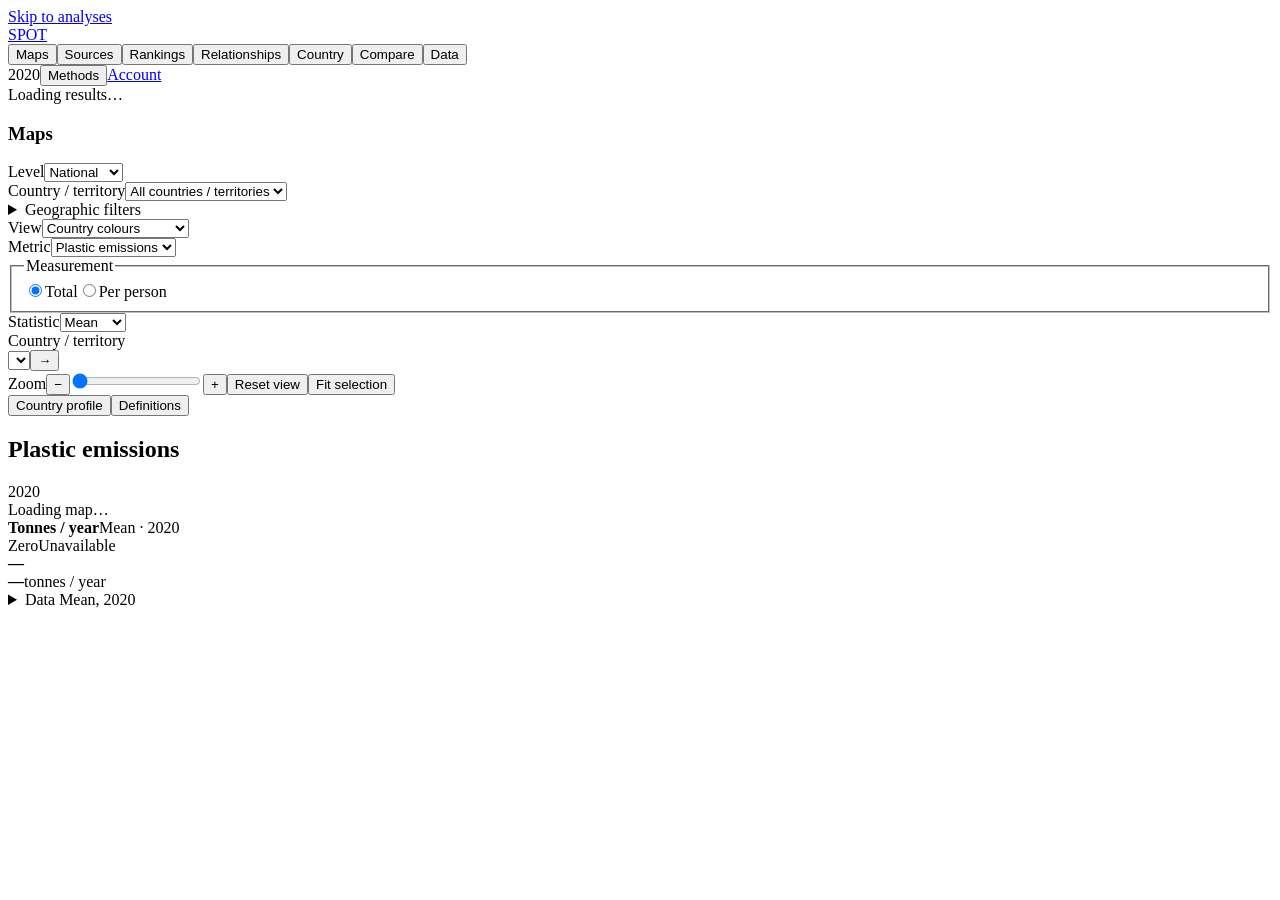
==== commit 4e1e7ea6: "Add municipal drill-down and native regional maps" ====
--- a/web/index.html
+++ b/web/index.html
@@ -1,14 +1,14 @@
 <!doctype html>
-<html lang="en"><head><meta charset="utf-8"><meta name="viewport" content="width=device-width,initial-scale=1"><meta name="description" content="SPOT national 2020 results: maps, relationships, waste flows and comparisons."><title>SPOT results</title><link rel="stylesheet" href="/static/styles.css"><link rel="stylesheet" href="/static/relationships.css"><link rel="stylesheet" href="/static/profiles.css"><link rel="stylesheet" href="/static/rankings.css"><script src="/static/vendor/d3.v7.9.0.min.js" defer></script><script src="/static/map.js" defer></script><script src="/static/relationships.js" defer></script><script src="/static/profiles.js" defer></script><script src="/static/rankings.js" defer></script><script src="/static/app.js" defer></script></head><body>
+<html lang="en"><head><meta charset="utf-8"><meta name="viewport" content="width=device-width,initial-scale=1"><meta name="description" content="SPOT 2020 results at national, regional and municipal scales: maps, relationships, waste flows and comparisons."><title>SPOT results</title><link rel="stylesheet" href="/static/styles.css"><link rel="stylesheet" href="/static/relationships.css"><link rel="stylesheet" href="/static/profiles.css"><link rel="stylesheet" href="/static/rankings.css"><link rel="stylesheet" href="/static/multiscale.css"><script src="/static/vendor/d3.v7.9.0.min.js" defer></script><script src="/static/multiscale.js" defer></script><script src="/static/map.js" defer></script><script src="/static/relationships.js" defer></script><script src="/static/profiles.js" defer></script><script src="/static/rankings.js" defer></script><script src="/static/app.js" defer></script></head><body>
 <a class="skip-link" href="#app-tabs">Skip to analyses</a>
 <header class="app-header"><a href="/" class="app-brand">SPOT</a><nav id="app-tabs" class="app-tabs" role="tablist" aria-label="Analysis"><button id="nav-maps" role="tab" aria-controls="tab-maps" aria-selected="true" data-app-tab="maps">Maps</button><button id="nav-profiles" role="tab" aria-controls="tab-profiles" aria-selected="false" tabindex="-1" data-app-tab="profiles">Sources</button><button id="nav-rankings" role="tab" aria-controls="tab-rankings" aria-selected="false" tabindex="-1" data-app-tab="rankings">Rankings</button><button id="nav-relationships" role="tab" aria-controls="tab-relationships" aria-selected="false" tabindex="-1" data-app-tab="relationships">Relationships</button><button id="nav-country" role="tab" aria-controls="tab-country" aria-selected="false" tabindex="-1" data-app-tab="country">Country</button><button id="nav-compare" role="tab" aria-controls="tab-compare" aria-selected="false" tabindex="-1" data-app-tab="compare">Compare</button><button id="nav-data" role="tab" aria-controls="tab-data" aria-selected="false" tabindex="-1" data-app-tab="data">Data</button></nav><div class="app-identity"><span>2020</span><button data-open-methods>Methods</button><a href="/account" id="account-link">Account</a></div></header>
 <main class="app-main"><div id="global-status" class="status-banner" role="status" aria-live="polite">Loading results…</div>
 <section id="tab-maps" class="app-tab-panel" role="tabpanel" aria-labelledby="nav-maps"><div id="world-map" class="analysis-card map-workspace">
-<aside class="analysis-controls map-controls"><h1 id="world-map-title">Maps</h1><div class="control"><label for="map-mode">View</label><select id="map-mode"><option value="choropleth">Country colours</option><option value="symbols">Proportional symbols</option><option value="composition">Debris and burning</option><option value="bivariate">Two-variable map</option></select></div><div class="control"><label for="map-metric">Metric</label><select id="map-metric"><option value="plas_em">Plastic emissions</option></select></div><fieldset class="map-basis"><legend>Measurement</legend><label><input type="radio" name="map-basis" value="total" checked><span>Total</span></label><label><input type="radio" name="map-basis" value="per_capita"><span>Per person</span></label></fieldset><div class="control map-statistic"><label for="map-statistic">Statistic</label><select id="map-statistic"><option value="Mean">Mean</option><option value="Median">Median</option></select></div><div id="map-symbol-size-control" class="control slider-control" hidden><label for="map-symbol-size">Mark size</label><input id="map-symbol-size" type="range" min="0.5" max="2" step="0.1" value="1"></div><form id="map-search-form" class="control map-search"><label for="map-search">Country / territory</label><div class="input-action"><select id="map-search" data-country-picker="national" aria-label="Country / territory"></select><button type="submit" aria-label="Select country">→</button></div></form><div class="map-zoom"><label for="map-zoom-range">Zoom</label><button id="map-zoom-out" type="button" aria-label="Zoom out">−</button><input id="map-zoom-range" type="range" min="1" max="6" value="1" step="0.1" aria-label="Map zoom"><button id="map-zoom-in" type="button" aria-label="Zoom in">+</button><button id="map-reset" type="button">Reset view</button></div><button id="map-profile-link" class="secondary-button">Country profile</button><button data-open-methods class="plain-button control-methods">Definitions</button></aside>
+<aside class="analysis-controls map-controls"><h1 id="world-map-title">Maps</h1><div class="control"><label for="map-level">Level</label><select id="map-level"><option value="national">National</option><option value="regional">Regional</option><option value="municipal">Municipal</option></select></div><div id="map-region-scheme-control" class="control" hidden><label for="map-region-scheme">Grouping</label><select id="map-region-scheme"><option>UN Region</option><option>UN Subregion</option><option>UN Intermediate region</option><option>OECD region</option><option>Income category</option><option>World</option></select></div><div id="map-country-filter-control" class="control"><label for="map-country-filter">Country / territory</label><select id="map-country-filter"><option value="all">All countries / territories</option></select></div><details id="map-filter-controls" class="map-filter-controls"><summary>Geographic filters</summary><div id="map-region-filter-control" class="control"><label for="map-region-filter">UN region</label><select id="map-region-filter"><option value="all">All regions</option></select></div><div id="map-income-filter-control" class="control"><label for="map-income-filter">Income category</label><select id="map-income-filter"><option value="all">All income categories</option></select></div></details><div class="control"><label for="map-mode">View</label><select id="map-mode"><option value="choropleth">Country colours</option><option value="symbols">Proportional symbols</option><option value="composition">Debris and burning</option><option value="bivariate">Two-variable map</option></select></div><div class="control"><label for="map-metric">Metric</label><select id="map-metric"><option value="plas_em">Plastic emissions</option></select></div><fieldset class="map-basis"><legend>Measurement</legend><label><input type="radio" name="map-basis" value="total" checked><span>Total</span></label><label><input type="radio" name="map-basis" value="per_capita"><span>Per person</span></label></fieldset><div class="control map-statistic"><label for="map-statistic">Statistic</label><select id="map-statistic"><option value="Mean">Mean</option><option value="Median">Median</option></select></div><div id="map-municipal-controls" hidden></div><div id="map-symbol-size-control" class="control slider-control" hidden><label for="map-symbol-size">Mark size</label><input id="map-symbol-size" type="range" min="0.5" max="2" step="0.1" value="1"></div><form id="map-search-form" class="control map-search"><label for="map-search">Country / territory</label><div class="input-action"><select id="map-search" data-country-picker="national" aria-label="Country / territory"></select><button type="submit" aria-label="Select country">→</button></div></form><div class="map-zoom"><label for="map-zoom-range">Zoom</label><button id="map-zoom-out" type="button" aria-label="Zoom out">−</button><input id="map-zoom-range" type="range" min="1" max="6" value="1" step="0.1" aria-label="Map zoom"><button id="map-zoom-in" type="button" aria-label="Zoom in">+</button><button id="map-reset" type="button">Reset view</button><button id="map-fit" type="button">Fit selection</button></div><button id="map-profile-link" class="secondary-button">Country profile</button><button data-open-methods class="plain-button control-methods">Definitions</button></aside>
 <div class="analysis-view map-main"><div class="plot-heading"><h2 id="map-chart-title">Plastic emissions</h2><span class="plot-year">2020</span></div><div id="map-status" class="map-status" role="status" aria-live="polite">Loading map…</div><div class="map-stage" id="map-stage"><div id="world-map-chart" class="world-map-chart" aria-busy="true"></div><div id="map-tooltip" class="map-tooltip" role="tooltip" hidden></div></div><div class="map-legend-wrap"><div id="map-scale-legend"><div class="map-legend-title"><strong id="map-unit">Tonnes / year</strong><span id="map-statistic-label">Mean · 2020</span></div><div id="map-gradient" class="map-gradient"></div><div id="map-legend-ticks" class="map-legend-ticks"></div></div><div id="map-composition-legend" hidden><span><i class="legend-dot debris"></i>Debris</span><span><i class="legend-dot burning"></i>Openly burned</span></div><div id="map-bivariate-legend" hidden></div><div class="map-missing-key"><span><i class="map-zero-swatch"></i>Zero</span><span><i class="map-missing-swatch"></i>Unavailable</span></div></div><div class="map-selected-summary"><strong id="map-selected-name">—</strong><div><strong id="map-selected-value">—</strong><span id="map-selected-unit">tonnes / year</span></div><span id="map-selected-range"></span></div><details class="chart-data map-data-details"><summary>Data <span id="map-table-stat">Mean, 2020</span></summary><div class="map-table-toolbar"><p>Every source reporting entity is included. “Not mapped” does not mean zero.</p><a id="map-download" class="download-link" href="#">Download map data <span aria-hidden="true">↓</span></a></div><div class="table-scroll map-table-scroll"><table><caption id="map-table-caption" class="sr-only">Plastic emissions national estimates, 2020</caption><thead><tr><th scope="col">Country / territory</th><th scope="col">Code</th><th scope="col" class="number" id="map-central-heading">Mean</th><th scope="col" class="number">5th percentile</th><th scope="col" class="number">95th percentile</th><th scope="col">Boundary match</th></tr></thead><tbody id="map-table-body"></tbody></table></div></details><p class="sr-only" id="map-live" aria-live="polite"></p></div></div></section>
 <section id="tab-profiles" class="app-tab-panel" role="tabpanel" aria-labelledby="nav-profiles" hidden><div id="profiles-panel"></div></section>
 <section id="tab-rankings" class="app-tab-panel" role="tabpanel" aria-labelledby="nav-rankings" hidden><div id="rankings-panel"></div></section>
 <section id="tab-relationships" class="app-tab-panel" role="tabpanel" aria-labelledby="nav-relationships" hidden><div id="relationships-panel" class="relationships-mount"></div></section>
 <section id="tab-country" class="app-tab-panel" role="tabpanel" aria-labelledby="nav-country" hidden><div id="country" class="analysis-card country-workspace"><div class="country-heading"><div class="country-title-row"><h1 id="country-name">Country</h1><span id="country-code" class="code-tag" hidden></span><p id="country-context" class="muted">2020</p></div><form id="country-form" class="country-picker"><label for="country-search" class="sr-only">Country / territory</label><div class="input-action"><select id="country-search" data-country-picker="all" required></select><button type="submit" aria-label="Load selected country">→</button></div></form></div><div id="headline-cards" class="headline-grid" aria-busy="true"></div><div class="country-tabs" role="tablist" aria-label="Country chart"><button id="country-tab-flow" role="tab" aria-controls="country-view-flow" aria-selected="true" data-country-view="flow">Collection flow</button><button id="country-tab-sources" role="tab" aria-controls="country-view-sources" aria-selected="false" tabindex="-1" data-country-view="sources">Plastic emissions by source</button></div><div id="country-view-flow" class="country-chart-view" role="tabpanel" aria-labelledby="country-tab-flow"><div class="plot-heading"><h2 id="flow-title">Municipal waste collection</h2><span>Mean tonnes / year · 2020</span><a href="#flow-table" class="text-link" id="flow-table-link">Data ↓</a></div><div class="flow-layout"><div class="chart-container"><div id="flow-chart" class="svg-chart" aria-busy="true"></div></div></div><p id="flow-insight" class="sr-only"></p><details class="chart-data" id="flow-table"><summary>Data <span>Mean values, 2020</span></summary><div class="table-scroll"><table><caption class="sr-only">First collection stage mean municipal waste masses, 2020</caption><thead><tr><th scope="col">Pathway</th><th scope="col">Source ID</th><th scope="col" class="number">Tonnes / year</th></tr></thead><tbody id="flow-table-body"></tbody></table></div></details></div><div id="country-view-sources" class="country-chart-view" role="tabpanel" aria-labelledby="country-tab-sources" hidden><div class="plot-heading"><h2 id="sources-title">Plastic emissions by source</h2><span>Mean tonnes / year · 2020</span><div class="chart-legend"><span><i class="legend-dot debris"></i>Debris</span><span><i class="legend-dot burning"></i>Openly burned</span></div></div><div id="source-chart" class="svg-chart source-chart" aria-busy="true"></div><details class="chart-data"><summary>Data <span>Mean values, 2020</span></summary><div class="table-scroll"><table><caption class="sr-only">Plastic emissions by source, mean tonnes per year, 2020</caption><thead><tr><th scope="col">Source</th><th scope="col" class="number">Debris (t/year)</th><th scope="col" class="number">Openly burned (t/year)</th><th scope="col" class="number">Total (t/year)</th></tr></thead><tbody id="source-table-body"></tbody></table></div></details></div></div></section>
 <section id="tab-compare" class="app-tab-panel" role="tabpanel" aria-labelledby="nav-compare" hidden><div id="compare" class="analysis-card compare-workspace"><aside class="analysis-controls"><h1 id="compare-title">Compare</h1><form id="compare-form" class="compare-controls"><div class="control"><label for="compare-metric">Metric</label><select id="compare-metric"><option value="plas_em">Plastic emissions</option><option value="plas_debris_em">Plastic debris emissions</option><option value="plas_burn_em">Plastic openly burned</option><option value="wg">Municipal waste generation</option><option value="pwg">Plastic waste generation</option><option value="open_burn_MSW">Municipal waste openly burned</option><option value="col_cov_pct_gen_exc_lit">Collection service coverage</option><option value="plas_em_pct_pwg">Plastic emissions / plastic generated</option></select></div><div class="control"><label for="compare-basis">Measurement</label><select id="compare-basis"><option value="total">Total annual mass</option><option value="per_capita">Per person</option></select></div><div class="control"><label for="compare-statistic">Statistic</label><select id="compare-statistic"><option value="Mean">Mean</option><option value="Median">Median</option></select></div></form><div class="compare-entities"><label for="compare-search">Countries / territories <span>up to six</span></label><div id="entity-chips" class="entity-chips"></div><form id="add-entity-form" class="add-entity-form input-action"><select id="compare-search" data-country-picker="all" aria-label="Add a country to the comparison"></select><button type="submit" aria-label="Add country">+</button></form></div><button data-open-methods class="plain-button control-methods">Uncertainty definitions</button></aside><div class="analysis-view compare-main"><div class="plot-heading"><h2 id="compare-chart-title">Plastic emissions</h2><span id="compare-chart-unit">Tonnes / year · 2020</span></div><div class="interval-key"><span class="interval-key-mark" aria-hidden="true"></span><span id="interval-key-text">Mean and 5th–95th percentile range</span></div><div id="compare-status" class="compare-status" role="status" aria-live="polite"></div><div id="comparison-chart" class="svg-chart comparison-chart" aria-busy="true"></div><details class="chart-data"><summary>Data <a class="download-link" id="compare-download" href="#" download>Download CSV ↓</a></summary><div class="table-scroll"><table id="comparison-table"><caption id="comparison-table-caption" class="sr-only">Selected national modelled estimates for 2020</caption><thead><tr><th scope="col">Country / territory</th><th scope="col">Code</th><th id="central-column" scope="col" class="number">Mean</th><th scope="col" class="number">5th percentile</th><th scope="col" class="number">Median</th><th scope="col" class="number">95th percentile</th></tr></thead><tbody id="comparison-table-body"></tbody></table></div></details></div></div></section>
-<section id="tab-data" class="app-tab-panel" role="tabpanel" aria-labelledby="nav-data" hidden><div id="downloads" class="analysis-card data-workspace"><div class="plot-heading"><h1 id="downloads-title">Data</h1><span>SPOT MFA <b class="release-version">V1.4.1-G-0426</b> · 2020</span></div><form id="data-country-form" class="data-country-form control"><label for="data-country-select">Country / territory</label><select id="data-country-select" data-country-picker="all"></select></form><div class="data-downloads"><a id="country-download" class="data-download" href="#"><strong>Country results</strong><span class="download-country">Selected country</span><b>CSV ↓</b></a><a id="snapshot-download" class="data-download" href="#"><strong>Country snapshot</strong><span>Results, definitions and provenance</span><b>JSON ↓</b></a><a href="/api/provenance" target="_blank" rel="noopener" class="data-download"><strong>Release manifest</strong><span>Source file identities and checks</span><b>JSON ↗</b></a><a href="https://github.com/SPOT-Model/SPOT-MFA" target="_blank" rel="noopener" class="data-download"><strong>Model source</strong><span>Code and README</span><b>GitHub ↗</b></a><button data-open-methods class="data-download"><strong>Methods and definitions</strong><span>Units, uncertainty and sources</span><b>Open ↗</b></button></div><dl class="source-facts"><div><dt>Modelled year</dt><dd>2020</dd></div><div><dt>Source release</dt><dd class="release-version">V1.4.1-G-0426</dd></div><div><dt>Reporting entities</dt><dd id="entity-count">246</dd></div><div><dt>Statistics</dt><dd>Mean, median, 5th/95th percentiles, lower/upper quartiles</dd></div></dl></div></section><datalist id="country-options"></datalist></main><dialog id="methods-dialog" class="methods-dialog" aria-labelledby="methods-title"><div class="dialog-top"><h2 id="methods-title">Methods and definitions</h2><button id="close-methods" class="icon-button" aria-label="Close methods">×</button></div><div class="dialog-content"><p class="dialog-lead">These are national modelled estimates for 2020 from SPOT’s municipal material-flow and emissions-inventory model.</p><div class="method-note"><b>Source release</b><span class="release-version">V1.4.1-G-0426</span><b>Modelled year</b><span>2020</span><b>Monte Carlo iterations</b><span>2,000</span></div><h3>What the atlas shows</h3><p>SPOT follows municipal waste and plastic through generation, collection, recovery, disposal and emissions. National estimates aggregate municipality-level calculations. A reporting entity may be a country or a territory.</p><h3>Mean, median and uncertainty</h3><p>The mean is the average of the modelled draws. The median is their midpoint. The 5th–95th percentile range contains the central 90% of the modelled values. This range describes uncertainty under the model’s assumptions; it does not establish predictive accuracy.</p><p>The flow and source diagrams use mean masses so additive pathways remain consistent. Marginal medians and percentiles do not generally add up across flows or countries. Regional intervals cannot be calculated by summing country percentiles.</p><h3>Plastic emissions, in two forms</h3><p>Plastic debris emissions are plastic released to the environment. Openly burned plastic is reported as a plastic mass. Neither is the same quantity as the mass of an individual air pollutant. The five source categories are litter, uncollected waste, collection, disposal and recycling.</p><h3>Different denominators, different questions</h3><p>Collection service coverage is a percentage of municipal waste generation excluding uncollected litter. It differs from the share of all generated waste that is collected and delivered. Per-person plastic emissions are kilograms per person per year; waste-generation rates are kilograms per person per day.</p><h3>Emission profiles and rankings</h3><p>Source profiles stack the mean emissions from litter, uncollected waste, collection, disposal and recycling. Source shares divide each source mean by the total mean. Derived source emissions per person divide the source mean mass by the supplied population; they are identified in the data table and CSV. Rankings compare the released total, per-person and emissions-as-a-percentage-of-plastic-generated summaries. The percentage is the native SPOT percentage, not a ratio recalculated from displayed mean masses. Exact ties share a rank; unavailable values remain unranked. Changing regional or income filters changes the comparison set.</p><h3>What a missing value means</h3><p>Unavailable or undefined values remain blank or are marked “Unavailable”. An explicit zero remains zero. Coefficients with a zero denominator can be undefined; they are not automatically 0%.</p><h3>Dates and scope</h3><p>2020 is the result year, separate from the 2026 source release. These results do not supply an annual trend or a transport simulation of plastic through rivers and oceans. This atlas serves the published baseline; it does not rerun the model when you change a selection.</p><h3>Map interpretation</h3><p>Use the zoom slider or buttons to inspect places. Compressed colour scales show actual values on the legend. Known zero remains distinct from unavailable values. Composition uses mean debris and burned plastic masses. Two-variable maps show cross-sectional patterns, not causal effects.</p><p id="map-coverage-note"></p><p id="map-attribution"></p><h3>Relationships</h3><p>Income categories are labels supplied with the SPOT release; their classification year is not stated.</p><p>Country relationships use one modelled year. Cross-country associations do not establish time trends or causal effects. Axis transformations and excluded values are identified in each view.</p><h3>Source and attribution</h3><p>Cottom, Cook and Velis (2026), SPOT MFA <span class="release-version">V1.4.1-G-0426</span>. The release identifies a CC BY 4.0 basis with source-specific exceptions. Retain the relevant source notices when reusing files.</p><p><a href="https://doi.org/10.5281/zenodo.22231994" target="_blank" rel="noopener">Source release DOI ↗</a><br><a href="https://doi.org/10.1038/s41586-024-07758-6" target="_blank" rel="noopener">Original methodology: Cottom et al. (2024) ↗</a><br><a href="https://github.com/SPOT-Model/SPOT-MFA" target="_blank" rel="noopener">SPOT model source code &amp; README ↗</a><br><a href="/api/provenance" target="_blank" rel="noopener">This atlas’s source manifest ↗</a></p><p class="small muted">Read the current release’s Lancet Countdown methodological updates alongside the original paper and README.</p></div><div class="dialog-bottom"><button class="button button-primary" id="methods-done">Close <span aria-hidden="true">→</span></button></div></dialog></body></html>
+<section id="tab-data" class="app-tab-panel" role="tabpanel" aria-labelledby="nav-data" hidden><div id="downloads" class="analysis-card data-workspace"><div class="plot-heading"><h1 id="downloads-title">Data</h1><span>SPOT MFA <b class="release-version">V1.4.1-G-0426</b> · 2020</span></div><form id="data-country-form" class="data-country-form control"><label for="data-country-select">Country / territory</label><select id="data-country-select" data-country-picker="all"></select></form><div class="data-downloads"><a id="country-download" class="data-download" href="#"><strong>Country results</strong><span class="download-country">Selected country</span><b>CSV ↓</b></a><a id="snapshot-download" class="data-download" href="#"><strong>Country snapshot</strong><span>Results, definitions and provenance</span><b>JSON ↓</b></a><a href="/api/municipal/meta" target="_blank" rel="noopener" class="data-download"><strong>Municipal release manifest</strong><span>Source hashes, country and area coverage</span><b>JSON ↗</b></a><a href="/api/provenance" target="_blank" rel="noopener" class="data-download"><strong>Release manifest</strong><span>Source file identities and checks</span><b>JSON ↗</b></a><a href="https://github.com/SPOT-Model/SPOT-MFA" target="_blank" rel="noopener" class="data-download"><strong>Model source</strong><span>Code and README</span><b>GitHub ↗</b></a><button data-open-methods class="data-download"><strong>Methods and definitions</strong><span>Units, uncertainty and sources</span><b>Open ↗</b></button></div><dl class="source-facts"><div><dt>Modelled year</dt><dd>2020</dd></div><div><dt>Source release</dt><dd class="release-version">V1.4.1-G-0426</dd></div><div><dt>Reporting entities</dt><dd id="entity-count">246</dd></div><div><dt>Statistics</dt><dd>Mean, median, 5th/95th percentiles, lower/upper quartiles</dd></div></dl></div></section><datalist id="country-options"></datalist></main><dialog id="methods-dialog" class="methods-dialog" aria-labelledby="methods-title"><div class="dialog-top"><h2 id="methods-title">Methods and definitions</h2><button id="close-methods" class="icon-button" aria-label="Close methods">×</button></div><div class="dialog-content"><p class="dialog-lead">These are published municipal, national and regional modelled estimates for 2020 from SPOT’s material-flow and emissions-inventory model.</p><div class="method-note"><b>Source release</b><span class="release-version">V1.4.1-G-0426</span><b>Modelled year</b><span>2020</span><b>Monte Carlo iterations</b><span>2,000</span></div><h3>What the atlas shows</h3><p>SPOT follows municipal waste and plastic through generation, collection, recovery, disposal and emissions. National estimates aggregate municipality-level calculations. A reporting entity may be a country or a territory.</p><h3>Mean, median and uncertainty</h3><p>The mean is the average of the modelled draws. The median is their midpoint. The 5th–95th percentile range contains the central 90% of the modelled values. This range describes uncertainty under the model’s assumptions; it does not establish predictive accuracy.</p><p>The flow and source diagrams use mean masses so additive pathways remain consistent. Marginal medians and percentiles do not generally add up across flows or countries. Regional intervals cannot be calculated by summing country percentiles.</p><h3>Plastic emissions, in two forms</h3><p>Plastic debris emissions are plastic released to the environment. Openly burned plastic is reported as a plastic mass. Neither is the same quantity as the mass of an individual air pollutant. The five source categories are litter, uncollected waste, collection, disposal and recycling.</p><h3>Different denominators, different questions</h3><p>Collection service coverage is a percentage of municipal waste generation excluding uncollected litter. It differs from the share of all generated waste that is collected and delivered. Per-person plastic emissions are kilograms per person per year; waste-generation rates are kilograms per person per day.</p><h3>Emission profiles and rankings</h3><p>Source profiles stack the mean emissions from litter, uncollected waste, collection, disposal and recycling. Source shares divide each source mean by the total mean. Derived source emissions per person divide the source mean mass by the supplied population; they are identified in the data table and CSV. Rankings compare the released total, per-person and emissions-as-a-percentage-of-plastic-generated summaries. The percentage is the native SPOT percentage, not a ratio recalculated from displayed mean masses. Exact ties share a rank; unavailable values remain unranked. Changing regional or income filters changes the comparison set.</p><h3>What a missing value means</h3><p>Unavailable or undefined values remain blank or are marked “Unavailable”. An explicit zero remains zero. Coefficients with a zero denominator can be undefined; they are not automatically 0%.</p><h3>Dates and scope</h3><p>2020 is the result year, separate from the 2026 source release. These results do not supply an annual trend or a transport simulation of plastic through rivers and oceans. This atlas serves the published baseline; it does not rerun the model when you change a selection.</p><h3>Map interpretation</h3><p>Use the zoom slider or buttons to inspect places. Compressed colour scales show actual values on the legend. Known zero remains distinct from unavailable values. Composition uses mean debris and burned plastic masses. Two-variable maps show cross-sectional patterns, not causal effects.</p><h3>Map levels and geographic groups</h3><p>National and regional maps use the release’s own summaries. A regional value colours all member countries but appears once in its data table. UN regions, subregions, intermediate regions, OECD regions and income categories are native groupings. Filters do not recompute regional statistics. Native “NA” classifications remain unassigned.</p><p>Municipal detail loads one country at a time. These 50,702 native model areas have different administrative levels across countries; some are districts or counties. Area selectors use the source’s first administrative-level names. Boundaries are display geometry; they do not change the released numerical values. The 126 areas with no modelled population retain unavailable outputs.</p><p>Municipal map images are drawn on the server from the matching released GIS layer. Overview shapes are simplified for display; zooming restores finer detail. Point selection uses the finest prepared outlines. The underlying GADM-derived boundaries are not included in public map downloads. GADM’s <a href="https://gadm.org/license.html" target="_blank" rel="noopener">source terms (year not stated)</a> restrict redistribution. Numeric downloads retain native municipal IDs and uncertainty summaries. Within-country image colours use the selected country or area’s value range; compare the legend when changing scope.</p><p id="map-coverage-note"></p><p id="map-attribution"></p><h3>Relationships</h3><p>Income categories are labels supplied with the SPOT release; their classification year is not stated.</p><p>Country relationships use one modelled year. Cross-country associations do not establish time trends or causal effects. Axis transformations and excluded values are identified in each view.</p><h3>Source and attribution</h3><p>Cottom, Cook and Velis (2026), SPOT MFA <span class="release-version">V1.4.1-G-0426</span>. The release identifies a CC BY 4.0 basis with source-specific exceptions. Retain the relevant source notices when reusing files.</p><p><a href="https://doi.org/10.5281/zenodo.22231994" target="_blank" rel="noopener">Source release DOI ↗</a><br><a href="https://doi.org/10.1038/s41586-024-07758-6" target="_blank" rel="noopener">Original methodology: Cottom et al. (2024) ↗</a><br><a href="https://github.com/SPOT-Model/SPOT-MFA" target="_blank" rel="noopener">SPOT model source code &amp; README ↗</a><br><a href="/api/provenance" target="_blank" rel="noopener">This atlas’s source manifest ↗</a></p><p class="small muted">Read the current release’s Lancet Countdown methodological updates alongside the original paper and README.</p></div><div class="dialog-bottom"><button class="button button-primary" id="methods-done">Close <span aria-hidden="true">→</span></button></div></dialog></body></html>
